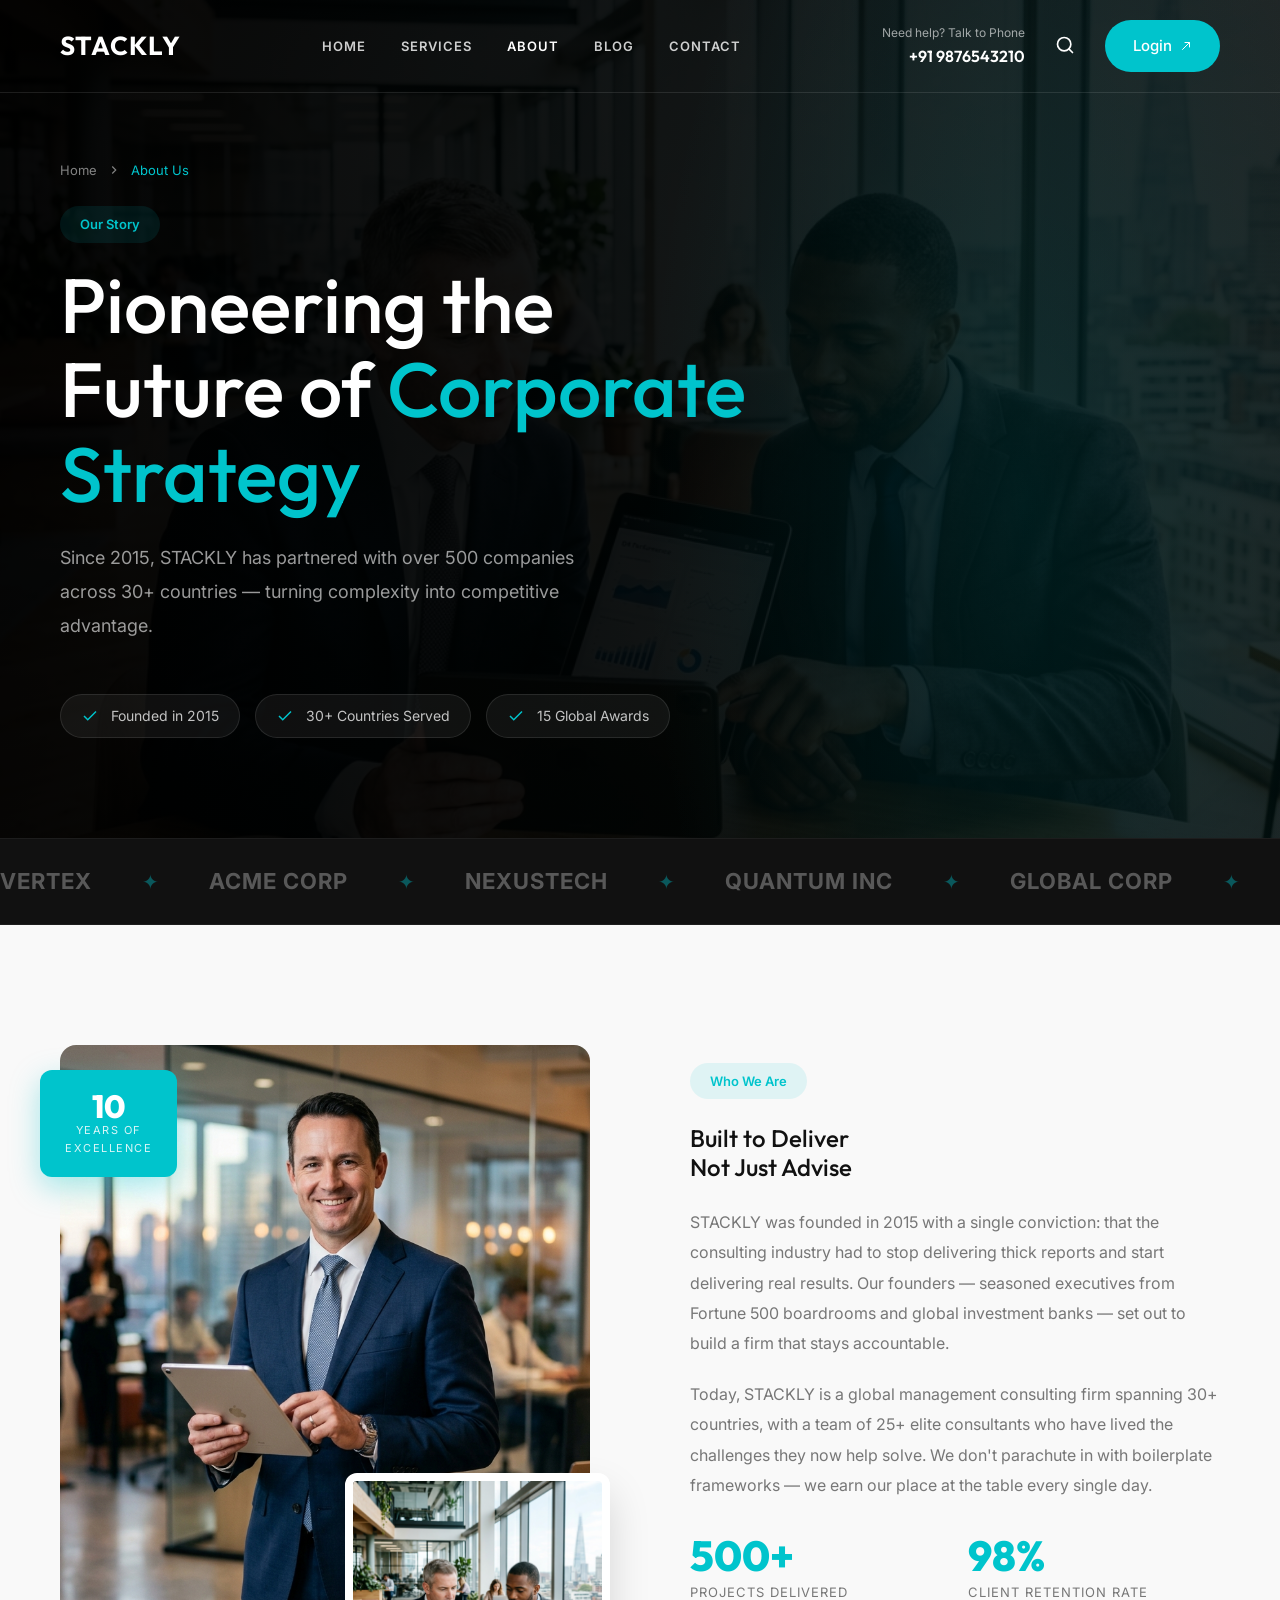
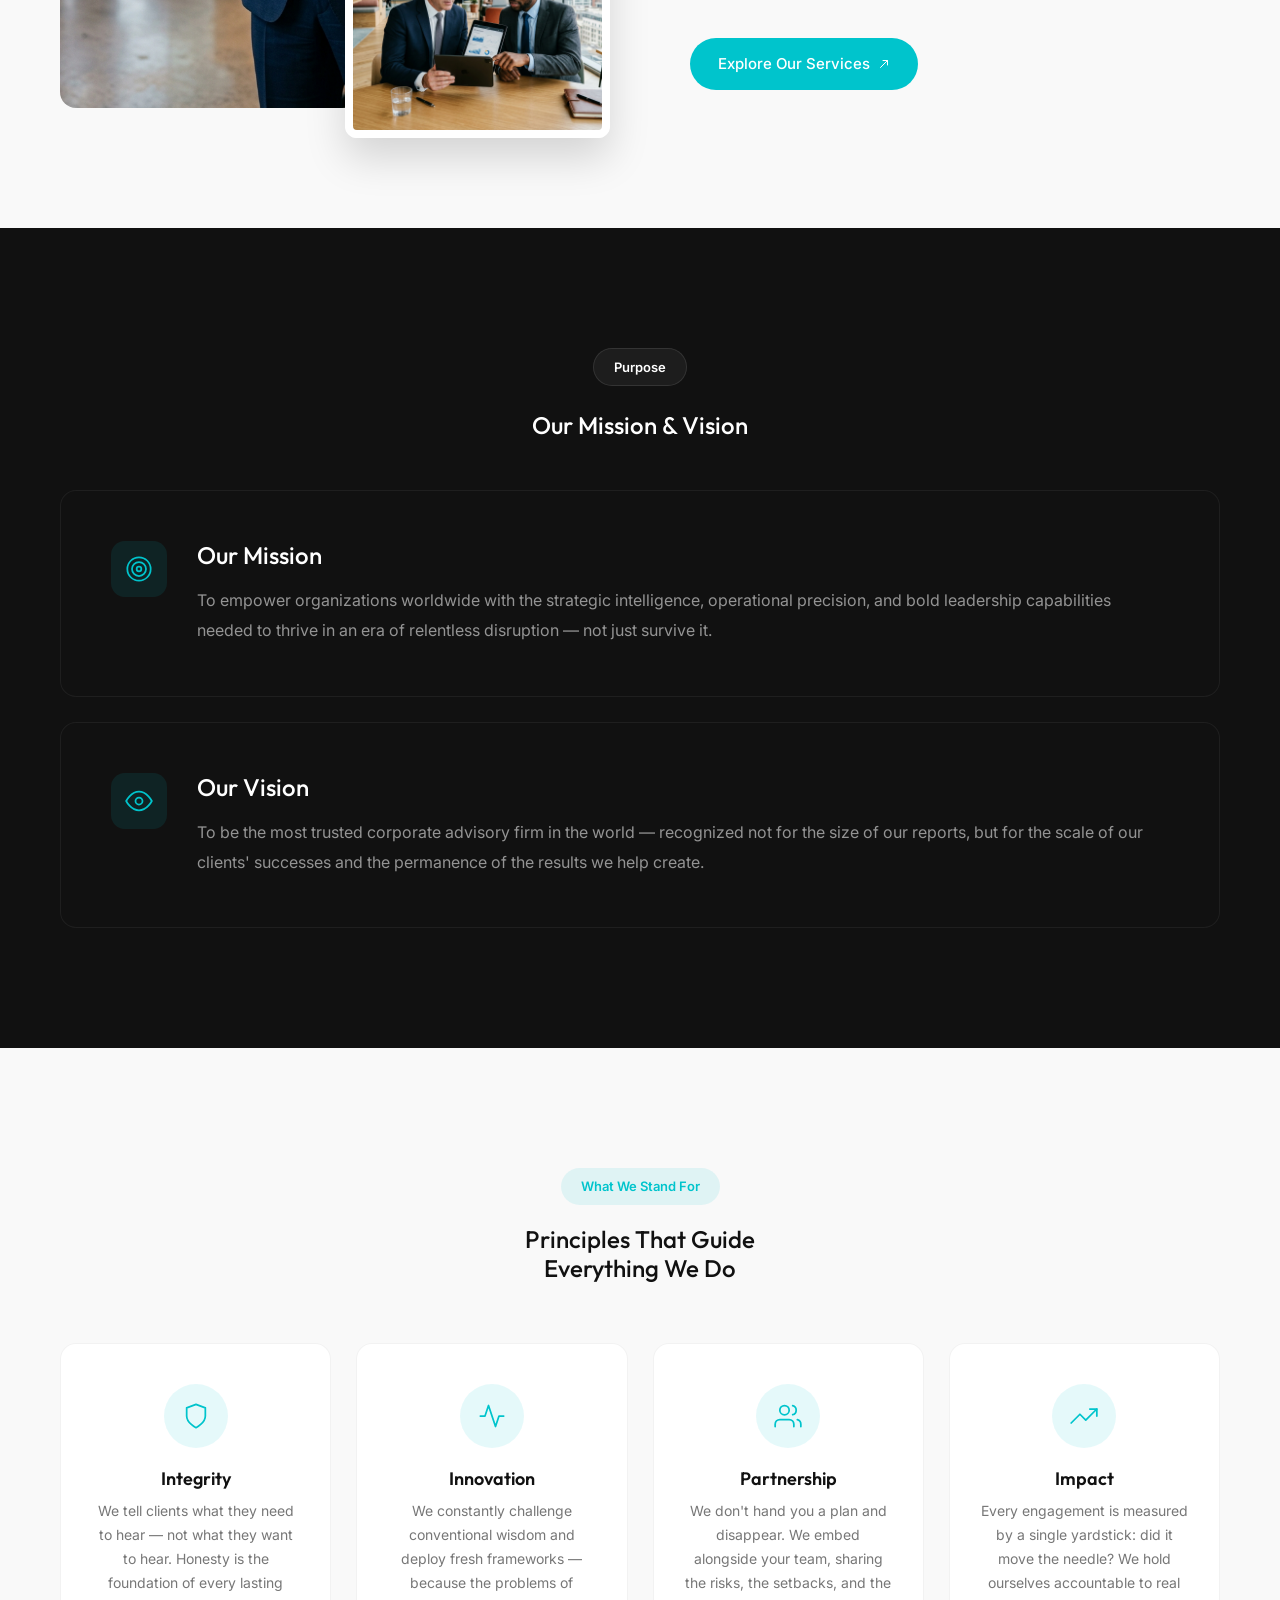
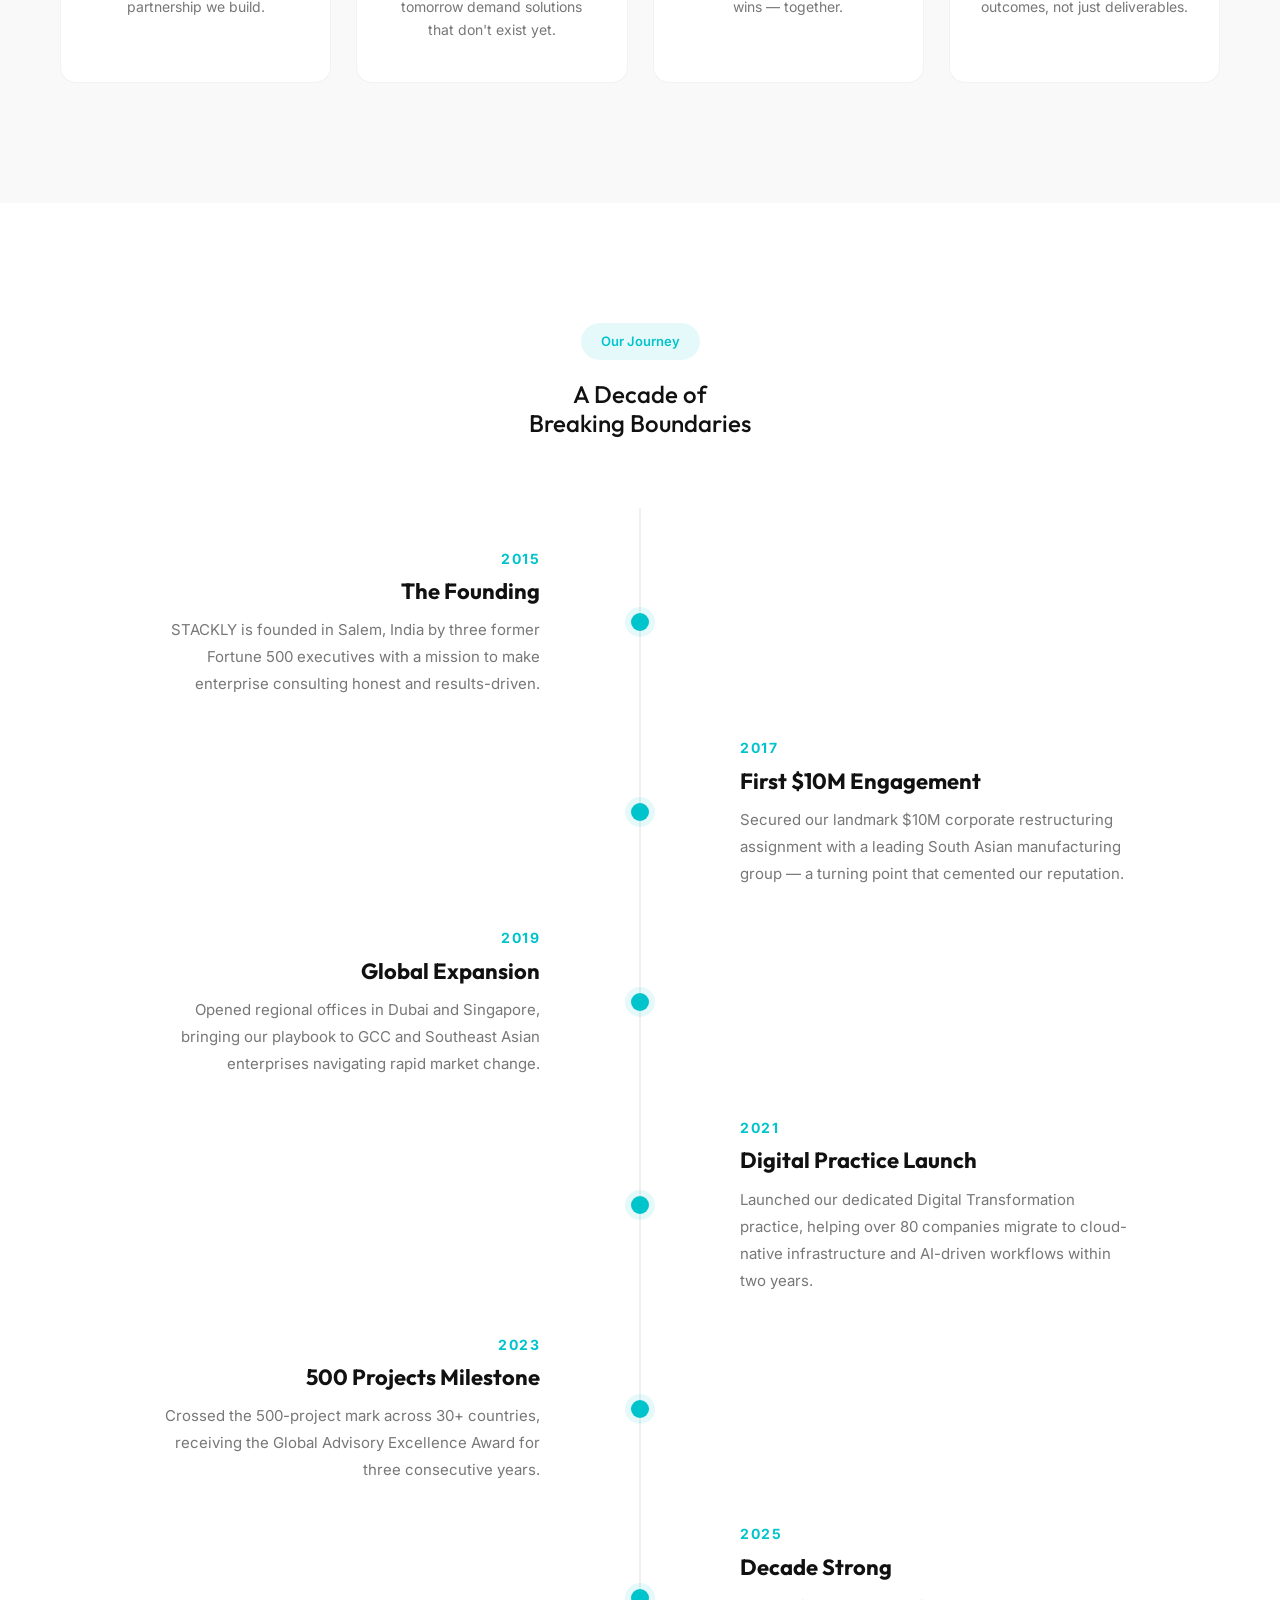
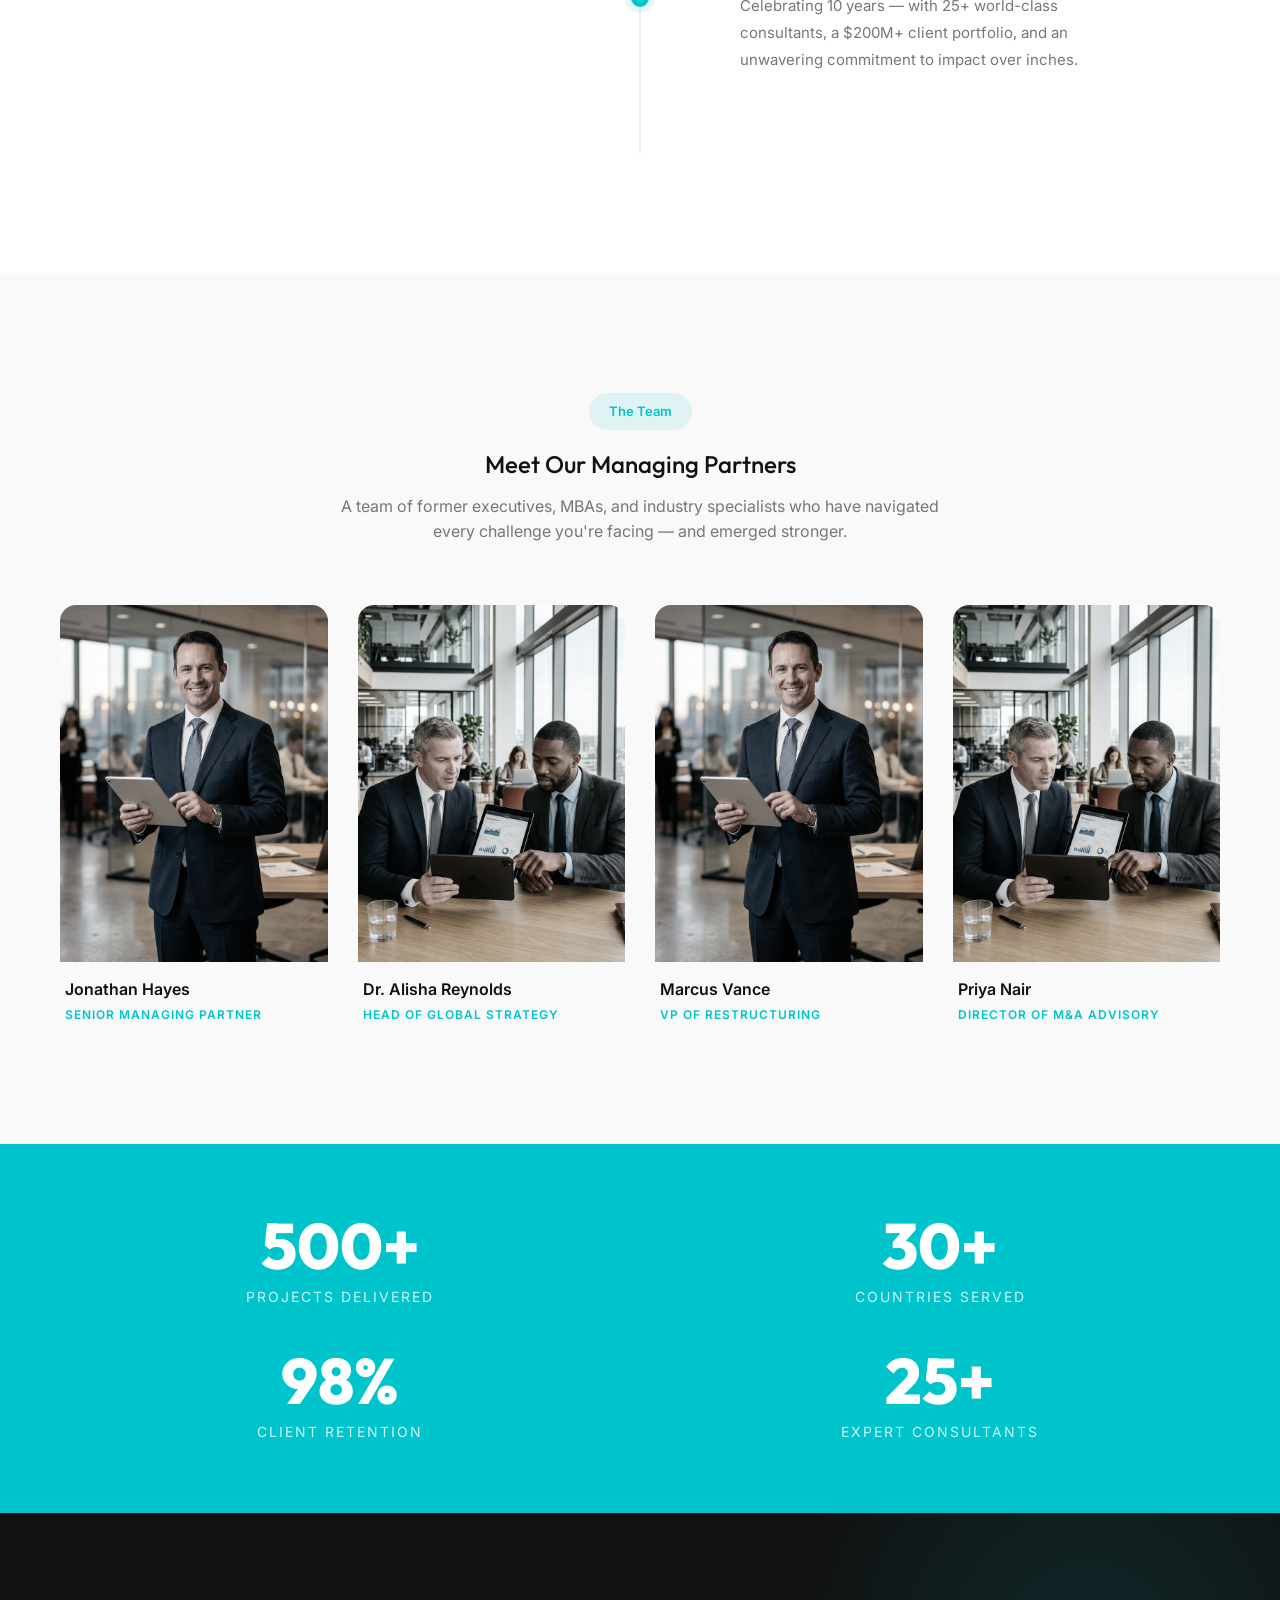
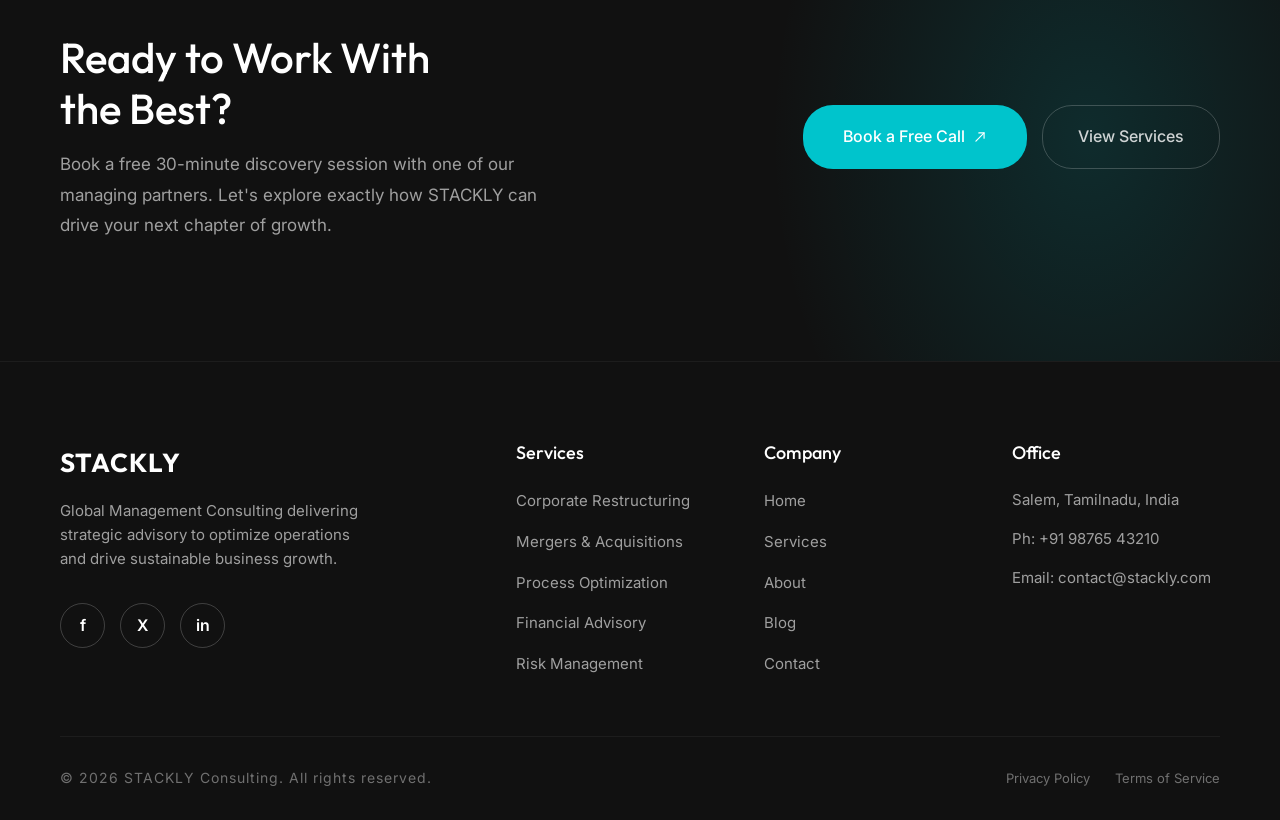
==== about.html @ 07891553 "Add files via upload" ====
<!DOCTYPE html>
<html lang="en">
<head>
    <meta charset="UTF-8">
    <meta name="viewport" content="width=device-width, initial-scale=1.0">
    <title>STACKLY - About Us | Our Story & Team</title>
    <meta name="description" content="Learn about STACKLY — our founding story, core values, leadership team, and the mission driving our global consulting practice.">
    <link rel="preconnect" href="https://fonts.googleapis.com">
    <link rel="preconnect" href="https://fonts.gstatic.com" crossorigin>
    <link href="https://fonts.googleapis.com/css2?family=Inter:wght@300;400;500;600;700&family=Outfit:wght@300;400;500;600;700&display=swap" rel="stylesheet">
    <link rel="stylesheet" href="assets/css/style.css">
    <link href="https://unpkg.com/aos@2.3.1/dist/aos.css" rel="stylesheet">
    <style>
        /* ---- About Page Specific ---- */
        .inner-hero {
            padding: 160px 0 100px;
            position: relative;
            overflow: hidden;
            min-height: 520px;
            display: flex;
            align-items: center;
        }
        .inner-hero::before {
            content: '';
            position: absolute;
            top: -40%; right: -10%;
            width: 60%; height: 200%;
            background: radial-gradient(ellipse at center, rgba(0,196,204,0.12) 0%, transparent 70%);
            z-index: 0;
        }
        .inner-hero .container { position: relative; z-index: 2; }
        .breadcrumb { display: flex; align-items: center; gap: 10px; font-size: 13px; color: rgba(255,255,255,0.5); margin-bottom: 25px; }
        .breadcrumb a { color: rgba(255,255,255,0.5); transition: var(--transition); }
        .breadcrumb a:hover { color: var(--primary); }
        .breadcrumb span { color: var(--primary); }

        /* Story Section */
        .story-grid {
            display: grid;
            grid-template-columns: 1fr;
            gap: 60px;
            align-items: center;
        }
        @media (min-width: 1024px) { .story-grid { grid-template-columns: 1fr 1fr; gap: 100px; } }
        .story-img-wrap { position: relative; }
        .story-img-main { width: 100%; border-radius: 16px; object-fit: cover; aspect-ratio: 4/5; }
        .story-img-accent {
            position: absolute;
            bottom: -30px; right: -20px;
            width: 50%;
            border-radius: 12px;
            border: 8px solid var(--white);
            object-fit: cover;
            aspect-ratio: 1/1;
            box-shadow: 0 20px 40px rgba(0,0,0,0.15);
        }
        @media (max-width: 768px) { .story-img-accent { bottom: -20px; right: -10px; border-width: 4px; } }
        .founded-badge {
            position: absolute;
            top: 25px; left: -20px;
            background: var(--primary);
            color: var(--white);
            padding: 20px 25px;
            border-radius: 12px;
            text-align: center;
            box-shadow: 0 10px 30px rgba(0,196,204,0.35);
        }
        .founded-badge .yr { font-size: 32px; font-weight: 800; line-height: 1; font-family: var(--font-heading); }
        .founded-badge .lbl { font-size: 11px; text-transform: uppercase; letter-spacing: 1.5px; opacity: 0.85; }

        /* Values Grid */
        .values-grid {
            display: grid;
            grid-template-columns: 1fr 1fr;
            gap: 25px;
        }
        @media (min-width: 768px) { .values-grid { grid-template-columns: repeat(4, 1fr); } }
        .value-card {
            background: var(--white);
            border: 1px solid rgba(0,0,0,0.05);
            border-radius: 16px;
            padding: 40px 30px;
            text-align: center;
            transition: var(--transition);
            position: relative;
            overflow: hidden;
        }
        .value-card::before {
            content: '';
            position: absolute;
            inset: 0;
            background: linear-gradient(135deg, rgba(0,196,204,0.06), transparent);
            opacity: 0;
            transition: var(--transition);
        }
        .value-card:hover { transform: translateY(-8px); box-shadow: 0 20px 40px rgba(0,196,204,0.1); border-color: rgba(0,196,204,0.25); }
        .value-card:hover::before { opacity: 1; }
        .value-icon {
            width: 64px; height: 64px;
            border-radius: 50%;
            background: rgba(0,196,204,0.1);
            display: flex; align-items: center; justify-content: center;
            margin: 0 auto 20px;
            transition: var(--transition);
        }
        .value-card:hover .value-icon { background: var(--primary); }
        .value-card:hover .value-icon svg { color: var(--white); }
        .value-icon svg { color: var(--primary); transition: var(--transition); }
        .value-title { font-size: 18px; font-weight: 600; margin-bottom: 10px; }
        .value-desc { font-size: 14px; color: var(--text-muted); line-height: 1.7; }

        /* Company Timeline */
        .history-timeline { 
            position: relative; 
            max-width: 1000px; 
            margin: 0 auto; 
            padding: 40px 0;
        }
        .history-timeline::before {
            content: '';
            position: absolute;
            left: 50%;
            top: 0; bottom: 0;
            width: 2px;
            background: rgba(0,0,0,0.06);
            transform: translateX(-50%);
            z-index: 1;
        }
        @media (max-width: 768px) { 
            .history-timeline::before { left: 20px; transform: none; }
        }
        
        .ht-item {
            display: grid;
            grid-template-columns: 1fr 100px 1fr;
            align-items: center;
            margin-bottom: 40px;
            position: relative;
            z-index: 2;
        }
        @media (max-width: 768px) {
            .ht-item {
                grid-template-columns: 60px 1fr;
                margin-bottom: 50px;
            }
        }

        .ht-content {
            padding: 0;
        }
        .ht-item:nth-child(odd) .ht-left .ht-content { text-align: right; padding-right: 50px; }
        .ht-item:nth-child(even) .ht-right .ht-content { text-align: left; padding-left: 50px; }
        
        @media (max-width: 768px) {
            .ht-item:nth-child(odd) .ht-left .ht-content,
            .ht-item:nth-child(even) .ht-right .ht-content { text-align: left; padding: 0; }
            .ht-left, .ht-right { grid-column: 2; }
            .ht-center { grid-column: 1; grid-row: 1; }
        }

        .ht-center {
            display: flex;
            justify-content: center;
            align-items: center;
        }

        .ht-dot {
            width: 18px; height: 18px;
            border-radius: 50%;
            background: var(--primary);
            box-shadow: 0 0 0 6px rgba(0,196,204,0.1);
            position: relative;
            z-index: 5;
        }

        .ht-year { 
            font-size: 14px; 
            color: var(--primary); 
            font-weight: 700; 
            letter-spacing: 1.5px; 
            text-transform: uppercase; 
            margin-bottom: 8px; 
        }
        .ht-title { font-size: 22px; font-weight: 700; margin-bottom: 12px; color: var(--dark); }
        .ht-desc { font-size: 15px; color: var(--text-muted); line-height: 1.8; }

        /* Team Cards */
        .about-team-grid {
            display: grid;
            grid-template-columns: repeat(2, 1fr);
            gap: 30px;
        }
        @media (min-width: 768px) { .about-team-grid { grid-template-columns: repeat(3, 1fr); } }
        @media (min-width: 1024px) { .about-team-grid { grid-template-columns: repeat(4, 1fr); } }
        .about-team-card { position: relative; border-radius: 16px; overflow: hidden; }
        .about-team-card img { width: 100%; aspect-ratio: 3/4; object-fit: cover; display: block; filter: grayscale(60%); transition: var(--transition); }
        .about-team-card:hover img { filter: grayscale(0%); transform: scale(1.04); }
        .atc-overlay {
            position: absolute;
            bottom: 0; left: 0; right: 0;
            background: linear-gradient(to top, rgba(0,0,0,0.85) 0%, transparent 70%);
            padding: 30px 20px 20px;
            transform: translateY(20px);
            opacity: 0;
            transition: var(--transition);
        }
        .about-team-card:hover .atc-overlay { opacity: 1; transform: translateY(0); }
        .atc-name { font-size: 16px; font-weight: 600; color: var(--white); margin-bottom: 3px; }
        .atc-role { font-size: 12px; color: var(--primary); text-transform: uppercase; letter-spacing: 1px; font-weight: 600; }
        .atc-static { padding: 15px 5px 0; }
        .atc-static .atc-name { color: var(--dark); }

        /* Clients Banner */
        .clients-banner { overflow: hidden; }
        .clients-scroller { display: flex; gap: 50px; align-items: center; animation: marquee 25s linear infinite; width: max-content; }
        .clients-scroller:hover { animation-play-state: paused; }
        .client-brand { font-size: 22px; font-weight: 700; color: rgba(255,255,255,0.3); letter-spacing: 1px; white-space: nowrap; transition: var(--transition); cursor: default; }
        .client-brand:hover { color: var(--primary); }
    </style>
</head>
<body>
    <!-- Cinematic Premium Preloader -->
    <div id="preloader" class="preloader">
        <div class="preloader-panel panel-top"></div>
        <div class="preloader-panel panel-bottom"></div>
        <div class="preloader-content">
            <div class="loader-text-reveal">
                <span style="--index: 0">S</span>
                <span style="--index: 1">T</span>
                <span style="--index: 2">A</span>
                <span style="--index: 3">C</span>
                <span style="--index: 4">K</span>
                <span style="--index: 5">L</span>
                <span style="--index: 6">Y</span>
            </div>
            <div class="loader-line"></div>
        </div>
    </div>
    <div class="cursor"></div>

    <header class="header">
        <div class="container header-container">
            <a href="index.html" class="logo">STACKLY</a>
            <nav class="nav">
                <ul>
                    <li><a href="index.html">Home</a></li>
                    <li><a href="services.html">Services</a></li>
                    <li><a href="about.html" class="active">About</a></li>
                    <li><a href="blog.html">Blog</a></li>
                    <li><a href="contact.html">Contact</a></li>
                </ul>
            </nav>
            <div class="header-right">
                <div class="contact-info desktop-only">
                    <span class="label">Need help? Talk to Phone</span>
                    <a href="tel:9876543210" class="phone">+91 9876543210</a>
                </div>
                <button class="icon-btn" aria-label="Search">
                    <svg viewBox="0 0 24 24" width="20" height="20" stroke="currentColor" stroke-width="2" fill="none" stroke-linecap="round" stroke-linejoin="round"><circle cx="11" cy="11" r="8"></circle><line x1="21" y1="21" x2="16.65" y2="16.65"></line></svg>
                </button>
                <a href="login.html" class="btn btn-primary btn-icon desktop-only">Login<svg width="12" height="12" viewBox="0 0 24 24" fill="none" stroke="currentColor" stroke-width="2" stroke-linecap="round" stroke-linejoin="round"><line x1="5" y1="19" x2="19" y2="5"></line><polyline points="10 5 19 5 19 14"></polyline></svg></a>
                <button class="menu-toggle mobile-only" aria-label="Menu">
                    <svg viewBox="0 0 24 24" width="24" height="24" stroke="currentColor" stroke-width="2" stroke-linecap="round"><line x1="3" y1="12" x2="21" y2="12"></line><line x1="3" y1="6" x2="21" y2="6"></line><line x1="3" y1="18" x2="21" y2="18"></line></svg>
                </button>
            </div>
        </div>
        <div class="mobile-nav">
            <ul>
                <li><a href="index.html">Home</a></li>
                <li><a href="services.html">Services</a></li>
                <li><a href="about.html" class="active">About</a></li>
                <li><a href="blog.html">Blog</a></li>
                <li><a href="contact.html">Contact</a></li>
                <li><a href="login.html">Login</a></li>
            </ul>
            <div class="mobile-contact mt-8">
                <p class="text-white mb-2">Need help? Talk to Phone</p>
                <a href="tel:9876543210" class="phone" style="color:#00c4cc">+91 9876543210</a>
            </div>
        </div>
    </header>

    <main>

        <!-- Hero -->
        <section class="inner-hero">
            <div class="hero-bg" style="background-image: url('assets/images/about_team.png'); filter: brightness(0.25);"></div>
            <div class="hero-overlay" style="background: linear-gradient(to right, rgba(0,0,0,0.88) 0%, rgba(0,10,10,0.5) 100%);"></div>
            <div class="container">
                <div class="breadcrumb" data-aos="fade-up">
                    <a href="index.html">Home</a>
                    <svg width="14" height="14" viewBox="0 0 24 24" fill="none" stroke="currentColor" stroke-width="2"><polyline points="9 18 15 12 9 6"></polyline></svg>
                    <span>About Us</span>
                </div>
                <div style="max-width: 700px;">
                    <span class="tag" style="display:inline-block; padding:8px 20px; background:rgba(0,196,204,0.1); border-radius:30px; color:var(--primary); font-size:13px; margin-bottom:20px; font-weight:600;" data-aos="fade-up" data-aos-delay="50">Our Story</span>
                    <h1 class="text-white" data-aos="fade-up" data-aos-delay="100" style="font-size:clamp(42px,6vw,78px); line-height:1.1;">Pioneering the<br>Future of <span style="color:var(--primary);">Corporate<br>Strategy</span></h1>
                    <p style="font-size:18px; color:rgba(255,255,255,0.6); margin-top:25px; line-height:1.9; max-width:560px;" data-aos="fade-up" data-aos-delay="200">Since 2015, STACKLY has partnered with over 500 companies across 30+ countries — turning complexity into competitive advantage.</p>
                </div>
                <!-- Floating KPI chips -->
                <div style="display:flex; flex-wrap:wrap; gap:15px; margin-top:50px;" data-aos="fade-up" data-aos-delay="300">
                    <div style="display:flex; align-items:center; gap:12px; background:rgba(255,255,255,0.06); border:1px solid rgba(255,255,255,0.1); border-radius:30px; padding:10px 20px;">
                        <svg width="18" height="18" viewBox="0 0 24 24" fill="none" stroke="var(--primary)" stroke-width="2"><polyline points="20 6 9 17 4 12"></polyline></svg>
                        <span style="color:rgba(255,255,255,0.75); font-size:14px;">Founded in 2015</span>
                    </div>
                    <div style="display:flex; align-items:center; gap:12px; background:rgba(255,255,255,0.06); border:1px solid rgba(255,255,255,0.1); border-radius:30px; padding:10px 20px;">
                        <svg width="18" height="18" viewBox="0 0 24 24" fill="none" stroke="var(--primary)" stroke-width="2"><polyline points="20 6 9 17 4 12"></polyline></svg>
                        <span style="color:rgba(255,255,255,0.75); font-size:14px;">30+ Countries Served</span>
                    </div>
                    <div style="display:flex; align-items:center; gap:12px; background:rgba(255,255,255,0.06); border:1px solid rgba(255,255,255,0.1); border-radius:30px; padding:10px 20px;">
                        <svg width="18" height="18" viewBox="0 0 24 24" fill="none" stroke="var(--primary)" stroke-width="2"><polyline points="20 6 9 17 4 12"></polyline></svg>
                        <span style="color:rgba(255,255,255,0.75); font-size:14px;">15 Global Awards</span>
                    </div>
                </div>
            </div>
        </section>

        <!-- Clients Marquee Banner -->
        <div class="clients-banner" style="background: var(--dark); padding: 25px 0; border-top: 1px solid rgba(255,255,255,0.05); border-bottom: 1px solid rgba(255,255,255,0.05); overflow:hidden;">
            <div class="clients-scroller">
                <span class="client-brand">VERTEX</span>
                <span style="color:rgba(0,196,204,0.4); font-size:20px;">✦</span>
                <span class="client-brand">ACME CORP</span>
                <span style="color:rgba(0,196,204,0.4); font-size:20px;">✦</span>
                <span class="client-brand">NEXUSTECH</span>
                <span style="color:rgba(0,196,204,0.4); font-size:20px;">✦</span>
                <span class="client-brand">QUANTUM INC</span>
                <span style="color:rgba(0,196,204,0.4); font-size:20px;">✦</span>
                <span class="client-brand">GLOBAL CORP</span>
                <span style="color:rgba(0,196,204,0.4); font-size:20px;">✦</span>
                <span class="client-brand">PINNACLE</span>
                <span style="color:rgba(0,196,204,0.4); font-size:20px;">✦</span>
                <!-- Duplicate for infinite scroll -->
                <span class="client-brand">VERTEX</span>
                <span style="color:rgba(0,196,204,0.4); font-size:20px;">✦</span>
                <span class="client-brand">ACME CORP</span>
                <span style="color:rgba(0,196,204,0.4); font-size:20px;">✦</span>
                <span class="client-brand">NEXUSTECH</span>
                <span style="color:rgba(0,196,204,0.4); font-size:20px;">✦</span>
                <span class="client-brand">QUANTUM INC</span>
                <span style="color:rgba(0,196,204,0.4); font-size:20px;">✦</span>
                <span class="client-brand">GLOBAL CORP</span>
                <span style="color:rgba(0,196,204,0.4); font-size:20px;">✦</span>
                <span class="client-brand">PINNACLE</span>
                <span style="color:rgba(0,196,204,0.4); font-size:20px;">✦</span>
            </div>
        </div>

        <!-- Our Story -->
        <section class="section-padding" style="background:#f9f9f9;">
            <div class="container">
                <div class="story-grid">
                    <div class="story-img-wrap" data-aos="fade-right">
                        <img src="assets/images/about_man.png" alt="STACKLY Founding" class="story-img-main">
                        <img src="assets/images/about_team.png" alt="STACKLY Team" class="story-img-accent">
                        <div class="founded-badge" data-aos="zoom-in" data-aos-delay="300">
                            <div class="yr">10</div>
                            <div class="lbl">Years of<br>Excellence</div>
                        </div>
                    </div>
                    <div data-aos="fade-left" data-aos-delay="100">
                        <span class="tag" style="display:inline-block; padding:8px 20px; background:rgba(0,196,204,0.1); border-radius:30px; color:var(--primary); font-size:13px; margin-bottom:25px; font-weight:600;">Who We Are</span>
                        <h2 class="section-title" style="margin-bottom:25px;">Built to Deliver<br>Not Just Advise</h2>
                        <p style="color:var(--text-muted); font-size:16px; line-height:1.9; margin-bottom:20px;">STACKLY was founded in 2015 with a single conviction: that the consulting industry had to stop delivering thick reports and start delivering real results. Our founders — seasoned executives from Fortune 500 boardrooms and global investment banks — set out to build a firm that stays accountable.</p>
                        <p style="color:var(--text-muted); font-size:16px; line-height:1.9; margin-bottom:35px;">Today, STACKLY is a global management consulting firm spanning 30+ countries, with a team of 25+ elite consultants who have lived the challenges they now help solve. We don't parachute in with boilerplate frameworks — we earn our place at the table every single day.</p>
                        <div style="display:grid; grid-template-columns:1fr 1fr; gap:25px; margin-bottom:35px;">
                            <div>
                                <div style="font-size:42px; font-weight:800; color:var(--primary); font-family:var(--font-heading); line-height:1;">500+</div>
                                <div style="font-size:13px; color:var(--text-muted); text-transform:uppercase; letter-spacing:1px; margin-top:5px;">Projects Delivered</div>
                            </div>
                            <div>
                                <div style="font-size:42px; font-weight:800; color:var(--primary); font-family:var(--font-heading); line-height:1;">98%</div>
                                <div style="font-size:13px; color:var(--text-muted); text-transform:uppercase; letter-spacing:1px; margin-top:5px;">Client Retention Rate</div>
                            </div>
                        </div>
                        <a href="services.html" class="btn btn-primary btn-icon">Explore Our Services <svg width="12" height="12" viewBox="0 0 24 24" fill="none" stroke="currentColor" stroke-width="2" stroke-linecap="round" stroke-linejoin="round"><line x1="5" y1="19" x2="19" y2="5"></line><polyline points="10 5 19 5 19 14"></polyline></svg></a>
                    </div>
                </div>
            </div>
        </section>

        <!-- Mission & Vision -->
        <section class="section-padding bg-dark">
            <div class="container">
                <div style="display:grid; grid-template-columns:1fr; gap:30px;" data-aos="fade-up">
                    <div style="text-align:center;">
                        <span class="tag" style="display:inline-block; padding:8px 20px; background:rgba(255,255,255,0.05); border:1px solid rgba(255,255,255,0.1); border-radius:30px; color:var(--white); font-size:13px; margin-bottom:25px; font-weight:600;">Purpose</span>
                        <h2 class="section-title text-white">Our Mission &amp; Vision</h2>
                    </div>
                </div>
                <div style="display:grid; grid-template-columns:1fr; gap:30px; margin-top:50px;" >
                    <div style="display:grid; grid-template-columns:1fr; gap:25px;">
                        <!-- Mission -->
                        <div style="background:#111; border:1px solid rgba(255,255,255,0.06); border-radius:16px; padding:50px; display:flex; gap:30px; align-items:flex-start; transition: var(--transition);" data-aos="fade-up" data-aos-delay="0">
                            <div style="width:56px; height:56px; border-radius:14px; background:rgba(0,196,204,0.1); display:flex; align-items:center; justify-content:center; flex-shrink:0;">
                                <svg width="28" height="28" viewBox="0 0 24 24" fill="none" stroke="var(--primary)" stroke-width="1.5" stroke-linecap="round" stroke-linejoin="round"><circle cx="12" cy="12" r="10"/><circle cx="12" cy="12" r="6"/><circle cx="12" cy="12" r="2"/></svg>
                            </div>
                            <div>
                                <h3 style="font-size:24px; color:var(--white); margin-bottom:15px;">Our Mission</h3>
                                <p style="color:rgba(255,255,255,0.55); font-size:16px; line-height:1.9;">To empower organizations worldwide with the strategic intelligence, operational precision, and bold leadership capabilities needed to thrive in an era of relentless disruption — not just survive it.</p>
                            </div>
                        </div>
                        <!-- Vision -->
                        <div style="background:#111; border:1px solid rgba(255,255,255,0.06); border-radius:16px; padding:50px; display:flex; gap:30px; align-items:flex-start;" data-aos="fade-up" data-aos-delay="100">
                            <div style="width:56px; height:56px; border-radius:14px; background:rgba(0,196,204,0.1); display:flex; align-items:center; justify-content:center; flex-shrink:0;">
                                <svg width="28" height="28" viewBox="0 0 24 24" fill="none" stroke="var(--primary)" stroke-width="1.5" stroke-linecap="round" stroke-linejoin="round"><path d="M1 12s4-8 11-8 11 8 11 8-4 8-11 8-11-8-11-8z"/><circle cx="12" cy="12" r="3"/></svg>
                            </div>
                            <div>
                                <h3 style="font-size:24px; color:var(--white); margin-bottom:15px;">Our Vision</h3>
                                <p style="color:rgba(255,255,255,0.55); font-size:16px; line-height:1.9;">To be the most trusted corporate advisory firm in the world — recognized not for the size of our reports, but for the scale of our clients' successes and the permanence of the results we help create.</p>
                            </div>
                        </div>
                    </div>
                </div>
            </div>
        </section>

        <!-- Core Values -->
        <section class="section-padding" style="background:#f9f9f9;">
            <div class="container">
                <div class="text-center mb-12" style="max-width:600px; margin:0 auto 60px;">
                    <span class="tag" style="display:inline-block; padding:8px 20px; background:rgba(0,196,204,0.1); border-radius:30px; color:var(--primary); font-size:13px; margin-bottom:20px; font-weight:600;" data-aos="fade-up">What We Stand For</span>
                    <h2 class="section-title" data-aos="fade-up" data-aos-delay="100">Principles That Guide<br>Everything We Do</h2>
                </div>
                <div class="values-grid">
                    <div class="value-card" data-aos="fade-up" data-aos-delay="0">
                        <div class="value-icon"><svg width="28" height="28" viewBox="0 0 24 24" fill="none" stroke="currentColor" stroke-width="1.5" stroke-linecap="round" stroke-linejoin="round"><path d="M12 22s8-4 8-10V5l-8-3-8 3v7c0 6 8 10 8 10z"/></svg></div>
                        <h3 class="value-title">Integrity</h3>
                        <p class="value-desc">We tell clients what they need to hear — not what they want to hear. Honesty is the foundation of every lasting partnership we build.</p>
                    </div>
                    <div class="value-card" data-aos="fade-up" data-aos-delay="100">
                        <div class="value-icon"><svg width="28" height="28" viewBox="0 0 24 24" fill="none" stroke="currentColor" stroke-width="1.5" stroke-linecap="round" stroke-linejoin="round"><polyline points="22 12 18 12 15 21 9 3 6 12 2 12"/></svg></div>
                        <h3 class="value-title">Innovation</h3>
                        <p class="value-desc">We constantly challenge conventional wisdom and deploy fresh frameworks — because the problems of tomorrow demand solutions that don't exist yet.</p>
                    </div>
                    <div class="value-card" data-aos="fade-up" data-aos-delay="200">
                        <div class="value-icon"><svg width="28" height="28" viewBox="0 0 24 24" fill="none" stroke="currentColor" stroke-width="1.5" stroke-linecap="round" stroke-linejoin="round"><path d="M17 21v-2a4 4 0 0 0-4-4H5a4 4 0 0 0-4 4v2"/><circle cx="9" cy="7" r="4"/><path d="M23 21v-2a4 4 0 0 0-3-3.87"/><path d="M16 3.13a4 4 0 0 1 0 7.75"/></svg></div>
                        <h3 class="value-title">Partnership</h3>
                        <p class="value-desc">We don't hand you a plan and disappear. We embed alongside your team, sharing the risks, the setbacks, and the wins — together.</p>
                    </div>
                    <div class="value-card" data-aos="fade-up" data-aos-delay="300">
                        <div class="value-icon"><svg width="28" height="28" viewBox="0 0 24 24" fill="none" stroke="currentColor" stroke-width="1.5" stroke-linecap="round" stroke-linejoin="round"><polyline points="23 6 13.5 15.5 8.5 10.5 1 18"/><polyline points="17 6 23 6 23 12"/></svg></div>
                        <h3 class="value-title">Impact</h3>
                        <p class="value-desc">Every engagement is measured by a single yardstick: did it move the needle? We hold ourselves accountable to real outcomes, not just deliverables.</p>
                    </div>
                </div>
            </div>
        </section>

        <!-- Company History Timeline -->
        <section class="section-padding" style="background:var(--white);">
            <div class="container">
                <div class="text-center mb-12" style="max-width:600px; margin:0 auto 70px;">
                    <span class="tag" style="display:inline-block; padding:8px 20px; background:rgba(0,196,204,0.1); border-radius:30px; color:var(--primary); font-size:13px; margin-bottom:20px; font-weight:600;" data-aos="fade-up">Our Journey</span>
                    <h2 class="section-title" data-aos="fade-up" data-aos-delay="100">A Decade of<br>Breaking Boundaries</h2>
                </div>
                <div class="history-timeline">
                    <!-- 2015 -->
                    <div class="ht-item" data-aos="fade-right">
                        <div class="ht-left">
                            <div class="ht-content">
                                <div class="ht-year">2015</div>
                                <h3 class="ht-title">The Founding</h3>
                                <p class="ht-desc">STACKLY is founded in Salem, India by three former Fortune 500 executives with a mission to make enterprise consulting honest and results-driven.</p>
                            </div>
                        </div>
                        <div class="ht-center"><div class="ht-dot"></div></div>
                        <div class="ht-right"></div>
                    </div>

                    <!-- 2017 -->
                    <div class="ht-item" data-aos="fade-left">
                        <div class="ht-left"></div>
                        <div class="ht-center"><div class="ht-dot"></div></div>
                        <div class="ht-right">
                            <div class="ht-content">
                                <div class="ht-year">2017</div>
                                <h3 class="ht-title">First $10M Engagement</h3>
                                <p class="ht-desc">Secured our landmark $10M corporate restructuring assignment with a leading South Asian manufacturing group — a turning point that cemented our reputation.</p>
                            </div>
                        </div>
                    </div>

                    <!-- 2019 -->
                    <div class="ht-item" data-aos="fade-right">
                        <div class="ht-left">
                            <div class="ht-content">
                                <div class="ht-year">2019</div>
                                <h3 class="ht-title">Global Expansion</h3>
                                <p class="ht-desc">Opened regional offices in Dubai and Singapore, bringing our playbook to GCC and Southeast Asian enterprises navigating rapid market change.</p>
                            </div>
                        </div>
                        <div class="ht-center"><div class="ht-dot"></div></div>
                        <div class="ht-right"></div>
                    </div>

                    <!-- 2021 -->
                    <div class="ht-item" data-aos="fade-left">
                        <div class="ht-left"></div>
                        <div class="ht-center"><div class="ht-dot"></div></div>
                        <div class="ht-right">
                            <div class="ht-content">
                                <div class="ht-year">2021</div>
                                <h3 class="ht-title">Digital Practice Launch</h3>
                                <p class="ht-desc">Launched our dedicated Digital Transformation practice, helping over 80 companies migrate to cloud-native infrastructure and AI-driven workflows within two years.</p>
                            </div>
                        </div>
                    </div>

                    <!-- 2023 -->
                    <div class="ht-item" data-aos="fade-right">
                        <div class="ht-left">
                            <div class="ht-content">
                                <div class="ht-year">2023</div>
                                <h3 class="ht-title">500 Projects Milestone</h3>
                                <p class="ht-desc">Crossed the 500-project mark across 30+ countries, receiving the Global Advisory Excellence Award for three consecutive years.</p>
                            </div>
                        </div>
                        <div class="ht-center"><div class="ht-dot"></div></div>
                        <div class="ht-right"></div>
                    </div>

                    <!-- 2025 -->
                    <div class="ht-item" data-aos="fade-left">
                        <div class="ht-left"></div>
                        <div class="ht-center"><div class="ht-dot"></div></div>
                        <div class="ht-right">
                            <div class="ht-content">
                                <div class="ht-year">2025</div>
                                <h3 class="ht-title">Decade Strong</h3>
                                <p class="ht-desc">Celebrating 10 years — with 25+ world-class consultants, a $200M+ client portfolio, and an unwavering commitment to impact over inches.</p>
                            </div>
                        </div>
                    </div>
                </div>
            </div>
        </section>

        <!-- Leadership Team -->
        <section class="section-padding" style="background:#f9f9f9;">
            <div class="container">
                <div class="text-center mb-12" style="max-width:600px; margin:0 auto 60px;">
                    <span class="tag" style="display:inline-block; padding:8px 20px; background:rgba(0,196,204,0.1); border-radius:30px; color:var(--primary); font-size:13px; margin-bottom:20px; font-weight:600;" data-aos="fade-up">The Team</span>
                    <h2 class="section-title" data-aos="fade-up" data-aos-delay="100">Meet Our Managing Partners</h2>
                    <p style="color:var(--text-muted); font-size:16px; margin-top:15px;" data-aos="fade-up" data-aos-delay="150">A team of former executives, MBAs, and industry specialists who have navigated every challenge you're facing — and emerged stronger.</p>
                </div>
                <div class="about-team-grid">
                    <div class="about-team-card" data-aos="fade-up" data-aos-delay="0">
                        <img src="assets/images/about_man.png" alt="Jonathan Hayes">
                        <div class="atc-overlay">
                            <div class="atc-name">Jonathan Hayes</div>
                            <div class="atc-role">Senior Managing Partner</div>
                        </div>
                        <div class="atc-static">
                            <div class="atc-name">Jonathan Hayes</div>
                            <div class="atc-role" style="font-size:12px; color:var(--primary); text-transform:uppercase; letter-spacing:1px; font-weight:600;">Senior Managing Partner</div>
                        </div>
                    </div>
                    <div class="about-team-card" data-aos="fade-up" data-aos-delay="100">
                        <img src="assets/images/about_team.png" alt="Dr. Alisha Reynolds">
                        <div class="atc-overlay">
                            <div class="atc-name">Dr. Alisha Reynolds</div>
                            <div class="atc-role">Head of Global Strategy</div>
                        </div>
                        <div class="atc-static">
                            <div class="atc-name">Dr. Alisha Reynolds</div>
                            <div class="atc-role" style="font-size:12px; color:var(--primary); text-transform:uppercase; letter-spacing:1px; font-weight:600;">Head of Global Strategy</div>
                        </div>
                    </div>
                    <div class="about-team-card" data-aos="fade-up" data-aos-delay="200">
                        <img src="assets/images/about_man.png" alt="Marcus Vance">
                        <div class="atc-overlay">
                            <div class="atc-name">Marcus Vance</div>
                            <div class="atc-role">VP of Restructuring</div>
                        </div>
                        <div class="atc-static">
                            <div class="atc-name">Marcus Vance</div>
                            <div class="atc-role" style="font-size:12px; color:var(--primary); text-transform:uppercase; letter-spacing:1px; font-weight:600;">VP of Restructuring</div>
                        </div>
                    </div>
                    <div class="about-team-card" data-aos="fade-up" data-aos-delay="300">
                        <img src="assets/images/about_team.png" alt="Priya Nair">
                        <div class="atc-overlay">
                            <div class="atc-name">Priya Nair</div>
                            <div class="atc-role">Director of M&amp;A Advisory</div>
                        </div>
                        <div class="atc-static">
                            <div class="atc-name">Priya Nair</div>
                            <div class="atc-role" style="font-size:12px; color:var(--primary); text-transform:uppercase; letter-spacing:1px; font-weight:600;">Director of M&amp;A Advisory</div>
                        </div>
                    </div>
                </div>
            </div>
        </section>

        <!-- Stats Band -->
        <section style="background:var(--primary); padding:70px 0;">
            <div class="container">
                <div style="display:grid; grid-template-columns:repeat(2, 1fr); gap:40px; text-align:center;" data-aos="fade-up">
                    <div style="color:var(--white);">
                        <div style="font-size:clamp(40px,5vw,70px); font-weight:800; font-family:var(--font-heading); line-height:1;">500+</div>
                        <div style="font-size:14px; text-transform:uppercase; letter-spacing:2px; opacity:0.8; margin-top:8px;">Projects Delivered</div>
                    </div>
                    <div style="color:var(--white);">
                        <div style="font-size:clamp(40px,5vw,70px); font-weight:800; font-family:var(--font-heading); line-height:1;">30+</div>
                        <div style="font-size:14px; text-transform:uppercase; letter-spacing:2px; opacity:0.8; margin-top:8px;">Countries Served</div>
                    </div>
                    <div style="color:var(--white);">
                        <div style="font-size:clamp(40px,5vw,70px); font-weight:800; font-family:var(--font-heading); line-height:1;">98%</div>
                        <div style="font-size:14px; text-transform:uppercase; letter-spacing:2px; opacity:0.8; margin-top:8px;">Client Retention</div>
                    </div>
                    <div style="color:var(--white);">
                        <div style="font-size:clamp(40px,5vw,70px); font-weight:800; font-family:var(--font-heading); line-height:1;">25+</div>
                        <div style="font-size:14px; text-transform:uppercase; letter-spacing:2px; opacity:0.8; margin-top:8px;">Expert Consultants</div>
                    </div>
                </div>
            </div>
        </section>

        <!-- CTA -->
        <section class="cta-section section-padding bg-dark" style="position:relative; overflow:hidden;">
            <div style="position:absolute; top:-50%; right:-10%; width:50%; height:200%; background:radial-gradient(ellipse at center, rgba(0,196,204,0.15) 0%, transparent 70%); z-index:0;"></div>
            <div class="container" style="position:relative; z-index:1;" data-aos="zoom-in">
                <div style="display:flex; flex-wrap:wrap; align-items:center; justify-content:space-between; gap:40px;">
                    <div style="max-width:500px;">
                        <h2 class="text-white" style="font-size:clamp(28px,4vw,42px); margin-bottom:15px;">Ready to Work With<br>the Best?</h2>
                        <p style="font-size:17px; color:rgba(255,255,255,0.6); line-height:1.8;">Book a free 30-minute discovery session with one of our managing partners. Let's explore exactly how STACKLY can drive your next chapter of growth.</p>
                    </div>
                    <div style="display:flex; flex-wrap:wrap; gap:15px;">
                        <a href="404.html" class="btn btn-primary btn-icon" style="font-size:16px; padding:18px 40px;">Book a Free Call <svg width="14" height="14" viewBox="0 0 24 24" fill="none" stroke="currentColor" stroke-width="2" stroke-linecap="round" stroke-linejoin="round"><line x1="5" y1="19" x2="19" y2="5"></line><polyline points="10 5 19 5 19 14"></polyline></svg></a>
                        <a href="services.html" class="btn" style="border:1px solid rgba(255,255,255,0.2); color:rgba(255,255,255,0.8); background:transparent; padding:18px 35px; border-radius:30px; font-size:16px; font-weight:500;">View Services</a>
                    </div>
                </div>
            </div>
        </section>

    </main>

    <footer class="footer bg-dark border-top-glow">
        <div class="container footer-container">
            <div class="footer-grid">
                <div class="footer-col" data-aos="fade-up" data-aos-delay="0">
                    <div class="logo text-white mb-4">STACKLY</div>
                    <p class="footer-desc">Global Management Consulting delivering strategic advisory to optimize operations and drive sustainable business growth.</p>
                    <div class="social-links mt-8">
                        <a href="404.html" class="social-icon">f</a>
                        <a href="404.html" class="social-icon">X</a>
                        <a href="404.html" class="social-icon">in</a>
                    </div>
                </div>
                <div class="footer-col" data-aos="fade-up" data-aos-delay="100">
                    <h4 class="footer-title">Services</h4>
                    <ul class="footer-links">
                        <li><a href="services.html">Corporate Restructuring</a></li>
                        <li><a href="services.html">Mergers &amp; Acquisitions</a></li>
                        <li><a href="services.html">Process Optimization</a></li>
                        <li><a href="services.html">Financial Advisory</a></li>
                        <li><a href="services.html">Risk Management</a></li>
                    </ul>
                </div>
                <div class="footer-col" data-aos="fade-up" data-aos-delay="200">
                    <h4 class="footer-title">Company</h4>
                    <ul class="footer-links">
                        <li><a href="index.html">Home</a></li>
                        <li><a href="services.html">Services</a></li>
                        <li><a href="about.html">About</a></li>
                        <li><a href="blog.html">Blog</a></li>
                        <li><a href="contact.html">Contact</a></li>
                    </ul>
                </div>
                <div class="footer-col" data-aos="fade-up" data-aos-delay="300">
                    <h4 class="footer-title">Office</h4>
                    <ul class="footer-links contact-list">
                        <li>Salem, Tamilnadu, India</li>
                        <li>Ph: +91 98765 43210</li>
                        <li>Email: contact@stackly.com</li>
                    </ul>
                </div>
            </div>
            <div class="footer-bottom">
                <div class="copyright">&copy; 2026 STACKLY Consulting. All rights reserved.</div>
                <div class="legal-links">
                    <a href="404.html">Privacy Policy</a>
                    <a href="404.html">Terms of Service</a>
                </div>
            </div>
        </div>
    </footer>

    <script src="https://unpkg.com/aos@2.3.1/dist/aos.js"></script>
    <script src="assets/js/main.js"></script>
</body>
</html>
---- assets/css/style.css ----
/* Variables */
:root {
    --primary: #00c4cc; /* Cyan from image */
    --primary-dark: #008a90;
    --dark: #111111;
    --darker: #0a0a0a;
    --gray: #f5f5f5;
    --text-main: #333333;
    --text-muted: #777777;
    --white: #ffffff;
    --transition: all 0.3s ease;
    --font-sans: 'Inter', sans-serif;
    --font-heading: 'Outfit', sans-serif;
}

/* Reset & Base */
*, *::before, *::after { box-sizing: border-box; margin: 0; padding: 0; }
html, body { max-width: 100%; overflow-x: hidden; position: relative; }
html { scroll-behavior: smooth; }
body {
    font-family: var(--font-sans);
    color: var(--text-main);
    background-color: var(--white);
    line-height: 1.6;
}
h1, h2, h3, h4, h5, h6 {
    font-family: var(--font-heading);
    font-weight: 500;
    line-height: 1.2;
    color: var(--dark);
}
a { text-decoration: none; color: inherit; transition: var(--transition); }
ul { list-style: none; }
img { max-width: 100%; height: auto; display: block; }

/* Utilities */
.container { width: 100%; max-width: 1200px; margin: 0 auto; padding: 0 20px; }
.section-padding { padding: 80px 0; }
@media (min-width: 992px) { .section-padding { padding: 120px 0; } }
.text-center { text-align: center; }
.text-left { text-align: left; }
.text-white { color: var(--white) !important; }
.text-white-50 { color: rgba(255, 255, 255, 0.6); }
.text-cyan { color: var(--primary); }
.bg-dark { background-color: var(--dark); }
.mb-2 { margin-bottom: 0.5rem; }
.mb-4 { margin-bottom: 1rem; }
.mb-8 { margin-bottom: 2rem; }
.mb-12 { margin-bottom: 3rem; }
.mt-8 { margin-top: 2rem; }
.pb-12 { padding-bottom: 3rem; }
.pt-12 { padding-top: 3rem; }
.max-w-lg { max-width: 600px; }
.desktop-only { display: none; }

@media (min-width: 992px) {
    .desktop-only { display: flex; }
    .mobile-only { display: none; }
}

/* Buttons */
.btn {
    display: inline-flex;
    align-items: center;
    justify-content: center;
    padding: 14px 28px;
    border-radius: 30px;
    font-weight: 500;
    cursor: pointer;
    border: none;
    transition: var(--transition);
    font-size: 15px;
}
.btn-primary {
    background-color: var(--primary);
    color: var(--white);
}
.btn-primary:hover {
    background-color: var(--primary-dark);
    transform: translateY(-2px);
}
.btn-icon svg { margin-left: 8px; }

/* Header */
.header {
    position: absolute;
    top: 0; left: 0; width: 100%;
    z-index: 100;
    padding: 20px 0;
    border-bottom: 1px solid rgba(255,255,255,0.1);
}
.header-container { display: flex; align-items: center; justify-content: space-between; }
.logo { font-size: 26px; font-weight: 700; color: var(--white); font-family: var(--font-heading); letter-spacing: 1px; }
.nav { display: none; }
@media (min-width: 992px) {
    .nav { display: block; }
    .nav ul { display: flex; gap: 35px; }
    .nav a { color: var(--white); font-size: 13px; text-transform: uppercase; font-weight: 600; letter-spacing: 1px; opacity: 0.8;}
    .nav a:hover, .nav a.active { opacity: 1; }
    .nav .plus { font-size: 12px; margin-left: 2px; }
}
.header-right { display: flex; align-items: center; gap: 30px; }
.contact-info { flex-direction: column; align-items: flex-end; }
.contact-info .label { font-size: 12px; color: rgba(255,255,255,0.6); margin-bottom: 2px; }
.contact-info .phone { font-size: 16px; color: var(--white); font-weight: 600; font-family: var(--font-heading); }
.icon-btn { background: none; border: none; color: var(--white); cursor: pointer; display: none;}
@media (min-width: 992px) { .icon-btn { display: block; } }
.menu-toggle { background: none; border: none; color: var(--white); cursor: pointer; z-index: 1000; position: relative;}

/* Mobile Nav */
.mobile-nav {
    position: fixed;
    top: 0; right: -100%; width: 300px; height: 100vh;
    background-color: var(--darker);
    z-index: 999;
    padding: 100px 30px 30px;
    transition: right 0.4s ease;
    box-shadow: -10px 0 30px rgba(0,0,0,0.5);
}
.mobile-nav.open { right: 0; }
.mobile-nav ul li { margin-bottom: 25px; border-bottom: 1px solid rgba(255,255,255,0.05); padding-bottom: 15px;}
.mobile-nav a { color: var(--white); font-size: 18px; font-weight: 500; display: block; }

/* Hero */
.hero { position: relative; min-height: 100vh; display: flex; align-items: center; overflow: hidden; padding-top: 80px;}
.hero-bg {
    position: absolute; top:0; left:0; width: 100%; height: 100%;
    background-size: cover; background-position: center; z-index: -2;
}
.hero-overlay {
    position: absolute; top:0; left:0; width: 100%; height: 100%;
    background: linear-gradient(to right, rgba(0,0,0,0.9) 0%, rgba(0,0,0,0.4) 100%);
    z-index: -1;
}
.hero-container { position: relative; z-index: 1; display:flex; flex-direction: column; align-items: flex-start;}
@media (min-width: 992px) { .hero-container { flex-direction: row; justify-content: space-between; align-items: center;} }
.hero-title { font-size: clamp(40px, 6vw, 85px); color: var(--white); margin-bottom: 20px; line-height: 1.1; font-weight: 600;}
.hero-subtitle { font-size: clamp(18px, 2.5vw, 24px); color: rgba(255,255,255,0.9); margin-bottom: 40px; font-weight: 300; }
.hero-actions { display: flex; align-items: center; gap: 20px; flex-wrap: wrap;}
.social-links { display: flex; gap: 15px; }
.social-icon { 
    width: 45px; height: 45px; border-radius: 50%; border: 1px solid rgba(255,255,255,0.2); 
    display: flex; align-items: center; justify-content: center; color: var(--white); font-weight: 600;
}
.social-icon:hover { background: rgba(255,255,255,0.1); border-color: var(--white); }

.hero-badge { margin-top: 60px; }
@media (min-width: 992px) { .hero-badge { margin-top: 0; transform: translateY(80px); } }
.badge-circle { position: relative; width: 180px; height: 180px; background: rgba(10,10,10,0.8); backdrop-filter: blur(5px); border-radius: 50%; display:flex; justify-content:center; align-items:center; box-shadow: 0 10px 30px rgba(0,0,0,0.3);}
.rotating-text { animation: rotate 20s linear infinite; transform-origin: center; transform-box: fill-box;}
.rotating-text text { fill: #ccc; font-size: 11px; font-family: var(--font-sans); letter-spacing: 2.5px; text-transform: uppercase;}
@keyframes rotate { 100% { transform: rotate(360deg); } }
.signature { position: absolute; font-family: 'Times New Roman', cursive; color: var(--white); font-size: 24px; transform: rotate(-5deg); opacity: 0.9;}

/* About Section */
.about-grid { display: grid; grid-template-columns: 1fr; gap: 60px; align-items: center; }
@media (min-width: 992px) { .about-grid { grid-template-columns: 1fr 1fr; gap: 80px; } }
.about-images { position: relative; min-height: 400px; }
@media (min-width: 992px) { .about-images { min-height: 600px; } }
.about-images img { position: absolute; border-radius: 4px; box-shadow: 0 20px 40px rgba(0,0,0,0.15); object-fit: cover;}
.about-images .img-1 { width: 75%; height: 80%; top: 0; left: 0; z-index: 2; border: 15px solid var(--white);}
.about-images .img-2 { width: 60%; height: 60%; bottom: 0; right: 0; z-index: 1; }
.abstract-line { position: absolute; top: 40%; left: -30px; z-index: 3; pointer-events:none;}

.experience-block { display: flex; align-items: center; gap: 20px; margin-bottom: 25px; }
.exp-number { font-size: 100px; font-weight: 300; line-height: 1; color: var(--dark); font-family: var(--font-heading); letter-spacing: -2px;}
.exp-text { font-size: 13px; font-weight: 600; letter-spacing: 3px; line-height: 1.6;}
.about-subtitle { font-size: 22px; margin-bottom: 15px; font-weight: 400;}
.about-desc { color: var(--text-muted); margin-bottom: 35px; font-size: 16px; line-height: 1.8;}
.read-more { display: inline-flex; align-items: center; gap: 8px; font-weight: 600; font-size: 14px; border-bottom: 1px solid var(--dark); padding-bottom: 6px; letter-spacing: 1px; text-transform: uppercase;}
.read-more:hover { color: var(--primary); border-color: var(--primary); }

/* Services */
.services h2.section-title { font-size: clamp(32px, 4vw, 50px); }
.services-grid { display: grid; grid-template-columns: 1fr; gap: 30px; }
@media (min-width: 768px) { .services-grid { grid-template-columns: 1fr 1fr; } }
@media (min-width: 1024px) { .services-grid { grid-template-columns: repeat(4, 1fr); margin: 0 -10px; } }
.service-card { cursor: pointer; padding: 0 10px; }
.service-card .img-wrapper { position: relative; overflow: hidden; margin-bottom: 25px; aspect-ratio: 3/4;}
.service-card img { width: 100%; height: 100%; object-fit: cover; transition: transform 0.6s cubic-bezier(0.2, 1, 0.2, 1); }
.service-card:hover img { transform: scale(1.08); }
.arrow-icon { position: absolute; bottom: 0; right: 0; width: 60px; height: 60px; background: var(--white); display: flex; align-items: center; justify-content: center; transition: var(--transition);}
.service-card:hover .arrow-icon { background: var(--primary); color: var(--white); }
.category { display: flex; align-items: center; gap: 15px; font-size: 13px; color: var(--text-muted); margin-bottom: 12px; }
.category .line { width: 30px; height: 1px; background: var(--text-muted); }
.card-title { font-size: 22px; font-weight: 400; transition: var(--transition);}
.service-card:hover .card-title { color: var(--primary); }

/* Methodology / Timeline */
.timeline {
    position: relative;
    max-width: 800px;
    margin: 0 auto;
    padding-left: 30px;
}
.timeline::before {
    content: '';
    position: absolute;
    left: 0;
    top: 10px;
    bottom: 10px;
    width: 2px;
    background: rgba(0,196,204,0.3);
}
.timeline-item {
    position: relative;
    padding-bottom: 40px;
}
.timeline-item:last-child {
    padding-bottom: 0;
}
.timeline-dot {
    position: absolute;
    left: -35px;
    top: 5px;
    width: 12px;
    height: 12px;
    border-radius: 50%;
    background: var(--primary);
    box-shadow: 0 0 10px var(--primary);
}
.timeline-content {
    background: var(--gray);
    padding: 30px;
    border-radius: 12px;
    border: 1px solid rgba(0,0,0,0.05);
    transition: var(--transition);
}
.timeline-content:hover {
    transform: translateX(10px);
    border-color: rgba(0,196,204,0.2);
    box-shadow: 0 10px 30px rgba(0,0,0,0.05);
}
.step-num {
    font-size: 14px;
    color: var(--primary);
    font-weight: 600;
    text-transform: uppercase;
    letter-spacing: 2px;
    margin-bottom: 10px;
    display: block;
}
.timeline-title {
    font-size: 22px;
    margin-bottom: 15px;
}
.timeline-desc {
    color: var(--text-muted);
    font-size: 15px;
}

/* Features */
.features-wrapper { display: flex; flex-direction: column; gap: 50px; }
@media (min-width: 1024px) { .features-wrapper { flex-direction: row; align-items: center;} }
.features-header { flex: 0 0 350px; }
.features-header .tag { display: inline-block; padding: 8px 20px; background: rgba(255,255,255,0.05); border-radius: 30px; color: var(--white); font-size: 13px; margin-bottom: 25px; border: 1px solid rgba(255,255,255,0.1);}
.features-header .section-title { font-size: clamp(32px, 4vw, 44px); margin-bottom: 0;}
.dots-nav { display: flex; gap: 10px; margin-top: 40px; }
.dots-nav .dot { width: 8px; height: 8px; border-radius: 50%; background: rgba(255,255,255,0.2); cursor: pointer; transition: var(--transition);}
.dots-nav .dot.active, .dots-nav .dot:hover { background: var(--primary); }

.features-grid { flex: 1; display: grid; grid-template-columns: 1fr; gap: 25px; }
@media (min-width: 768px) { .features-grid { grid-template-columns: repeat(3, 1fr); } }
.feature-card { background: #1a1a1a; padding: 50px 40px; border-radius: 12px; transition: var(--transition); border: 1px solid rgba(255,255,255,0.05);}
.feature-card:hover { transform: translateY(-10px); border-color: rgba(255,255,255,0.15); background: #222; }
.feature-title { font-size: 24px; margin-bottom: 20px; font-weight: 400;}
.feature-desc { color: rgba(255,255,255,0.5); font-size: 15px; margin-bottom: 40px; line-height: 1.8;}
.feature-icon { margin-bottom: 40px; color: var(--white); transition: var(--transition); opacity: 0.8;}
.feature-card:hover .feature-icon { color: var(--primary); opacity: 1; transform: scale(1.1); transform-origin: left center;}
.read-more.dark-mode { border-color: rgba(255,255,255,0.2); color: rgba(255,255,255,0.5); }
.read-more.dark-mode:hover { color: var(--white); border-color: var(--white); }

/* Footer */
.border-top-glow { border-top: 1px solid rgba(255,255,255,0.05); }
.footer-container { padding-top: 80px; padding-bottom: 30px;}
.footer-grid { display: grid; grid-template-columns: 1fr; gap: 40px; margin-bottom: 60px; }
@media (min-width: 600px) { .footer-grid { grid-template-columns: 1fr 1fr; } }
@media (min-width: 1024px) { .footer-grid { grid-template-columns: 2fr 1fr 1fr 1fr; } }

.footer-desc { color: rgba(255,255,255,0.6); max-width: 300px; font-size: 15px; }
.footer-title { color: var(--white); font-size: 18px; margin-bottom: 25px; }
.footer-links { display: flex; flex-direction: column; gap: 15px; }
.footer-links a { color: rgba(255,255,255,0.6); font-size: 15px; transition: var(--transition); }
.footer-links a:hover { color: var(--primary); padding-left: 5px; }
.contact-list li { color: rgba(255,255,255,0.6); font-size: 15px; }

.footer-bottom { display: flex; flex-direction: column; align-items: center; justify-content: center; gap: 20px; border-top: 1px solid rgba(255,255,255,0.05); padding-top: 30px; }
@media (min-width: 768px) { .footer-bottom { flex-direction: row; justify-content: space-between; } }
.copyright { color: rgba(255,255,255,0.4); font-size: 14px; letter-spacing: 1px; margin-top:0; border:none; padding:0; text-align:left;}
.legal-links { display: flex; gap: 25px; }
.legal-links a { color: rgba(255,255,255,0.4); font-size: 13px; }
.legal-links a:hover { color: var(--white); }

/* Trusted By */
.bg-light { background-color: #f9f9f9; }
.logo-carousel { display: flex; flex-wrap: wrap; justify-content: center; gap: 40px; align-items: center; opacity: 0.7; }
@media (min-width: 768px) { .logo-carousel { justify-content: space-between; gap: 20px; } }
.brand-logo { transition: var(--transition); filter: grayscale(100%); opacity: 0.5; cursor: pointer; }
.brand-logo:hover { filter: grayscale(0%); opacity: 1; transform: translateY(-3px);}

/* Case Studies */
.case-grid { display: grid; grid-template-columns: 1fr; gap: 40px; }
@media (min-width: 768px) { .case-grid { grid-template-columns: repeat(3, 1fr); } }
.case-card { display: flex; flex-direction: column; background: var(--dark); border-radius: 12px; overflow: hidden; border: 1px solid rgba(255,255,255,0.05); transition: var(--transition);}
.case-card:hover { transform: translateY(-10px); border-color: rgba(0,196,204,0.3); box-shadow: 0 15px 40px rgba(0,196,204,0.1);}
.case-img { position: relative; overflow: hidden; aspect-ratio: 4/3; }
.case-img img { width: 100%; height: 100%; object-fit: cover; transition: transform 0.6s cubic-bezier(0.2, 1, 0.2, 1); }
.case-card:hover .case-img img { transform: scale(1.1); }
.case-overlay { position: absolute; inset: 0; background: linear-gradient(to top, rgba(0,0,0,0.8), transparent 80%); display: flex; flex-direction: column;justify-content: flex-end; padding: 30px; opacity: 0; transition: var(--transition); z-index: 2;}
.case-card:hover .case-overlay { opacity: 1; }
.case-stat { font-size: 36px; font-weight: 700; color: var(--primary); font-family: var(--font-heading); line-height: 1.2;}
.case-stat-label { font-size: 13px; color: var(--white); text-transform: uppercase; letter-spacing: 1px; font-weight: 500;}
.case-content { padding: 35px 30px; display: flex; flex-direction: column; flex: 1; border-top: 1px solid rgba(255,255,255,0.05);}
.case-title { font-size: 22px; color: var(--white); font-weight: 400; margin-bottom: 20px;}
.mt-4 { margin-top: 1rem; }

/* Leadership Team */
.team-grid { display: grid; grid-template-columns: 1fr; gap: 40px; }
@media (min-width: 768px) { .team-grid { grid-template-columns: repeat(3, 1fr); gap: 30px; } }
.team-card { text-align: center; }
.team-img { position: relative; overflow: hidden; border-radius: 12px; aspect-ratio: 1/1; margin-bottom: 20px; }
.team-img img { width: 100%; height: 100%; object-fit: cover; filter: grayscale(100%); transition: var(--transition); }
.team-card:hover .team-img img { filter: grayscale(0%); transform: scale(1.05); }
.team-social { position: absolute; bottom: -50px; left: 0; width: 100%; display: flex; justify-content: center; gap: 10px; padding: 20px; transition: var(--transition); }
.team-card:hover .team-social { bottom: 0; }
.team-social .social-icon { background: var(--primary); color: var(--white); border-color: var(--primary); }
.team-social .social-icon:hover { background: var(--dark); border-color: var(--dark); }
.team-name { font-size: 24px; font-weight: 500; margin-bottom: 5px; }
.team-role { font-size: 14px; color: var(--primary); text-transform: uppercase; letter-spacing: 1px; font-weight: 600; }

/* Testimonials */
.testimonials-grid { display: grid; grid-template-columns: 1fr; gap: 30px; }
@media (min-width: 1024px) { .testimonials-grid { grid-template-columns: repeat(3, 1fr); } }
.testimonial-card { background: var(--gray); padding: 40px; border-radius: 12px; transition: var(--transition); border: 1px solid rgba(0,0,0,0.05); display: flex; flex-direction: column; justify-content: space-between;}
.testimonial-card:hover { transform: translateY(-5px); box-shadow: 0 15px 30px rgba(0,0,0,0.05); background: var(--white); border-color: rgba(0,196,204,0.2);}
.quote-icon { margin-bottom: 20px; opacity: 0.2; transition: var(--transition);}
.testimonial-card:hover .quote-icon { opacity: 1; transform: scale(1.1); transform-origin: left center;}
.testimonial-text { font-size: 16px; font-style: italic; color: var(--text-main); margin-bottom: 30px; line-height: 1.8; flex:1;}
.client-info { display: flex; align-items: center; gap: 15px; border-top: 1px solid rgba(0,0,0,0.1); padding-top: 20px; }
.client-name { font-size: 18px; margin-bottom: 2px; }
.client-role { font-size: 13px; color: var(--primary); font-weight: 500; text-transform: uppercase; letter-spacing: 1px;}

/* CTA form focus */
.cta-form input::placeholder { color: rgba(255,255,255,0.5); }
.cta-form input:focus { background: rgba(255,255,255,0.15); box-shadow: 0 0 0 2px rgba(0,196,204,0.5); }

/* Marquee Section */
.marquee-section {
    background-color: var(--darker);
    padding: 30px 0;
    overflow: hidden;
    position: relative;
    border-top: 1px solid rgba(255,255,255,0.05);
    border-bottom: 1px solid rgba(255,255,255,0.05);
    transform: rotate(2deg);
    width: 110%;
    left: -5%;
    margin: 80px 0 40px 0;
    z-index: 10;
    box-shadow: 0 20px 40px rgba(0,0,0,0.2);
}
@media (min-width: 992px) { .marquee-section { transform: rotate(-2deg); margin: 60px 0; } }
.marquee-container {
    width: 100%;
    overflow: hidden;
    white-space: nowrap;
}
.marquee-content {
    display: inline-flex;
    align-items: center;
    will-change: transform;
    animation: marquee 30s linear infinite;
}
.marquee-content:hover {
    animation-play-state: paused;
}
.marquee-text {
    font-size: clamp(36px, 5vw, 70px);
    font-family: var(--font-heading);
    font-weight: 700;
    color: var(--primary);
    text-transform: uppercase;
    padding: 0 30px;
    line-height: 1;
    letter-spacing: 1px;
}
.marquee-text.outline {
    color: transparent;
    -webkit-text-stroke: 1.5px rgba(255,255,255,0.6);
}
.marquee-star {
    color: var(--white);
    font-size: 30px;
    opacity: 0.5;
}
@keyframes marquee {
    0% { transform: translateX(0); }
    100% { transform: translateX(-50%); } 
}

/* Pricing */
.pricing-grid { display: grid; grid-template-columns: 1fr; gap: 30px; margin-top: 40px;}
@media (min-width: 992px) { .pricing-grid { grid-template-columns: repeat(3, 1fr); align-items: center; } }
.price-card { background: var(--white); padding: 50px 40px; border-radius: 12px; border: 1px solid rgba(0,0,0,0.05); transition: var(--transition); text-align: center; position: relative;}
.price-card:hover { transform: translateY(-10px); box-shadow: 0 20px 40px rgba(0,0,0,0.05); border-color: rgba(0,196,204,0.3);}
.price-card.popular { border: 2px solid var(--primary); padding: 70px 40px; box-shadow: 0 10px 30px rgba(0,196,204,0.1); }
.popular-badge { background: var(--primary); color: white; position: absolute; top: 0; left: 50%; transform: translate(-50%, -50%); padding: 8px 20px; border-radius: 20px; font-size: 12px; font-weight: 600; text-transform: uppercase; letter-spacing: 1px;}
.price-title { font-size: 24px; margin-bottom: 20px; font-weight: 500;}
.price-amount { font-size: 50px; font-weight: 700; color: var(--dark); font-family: var(--font-heading); margin-bottom: 20px; display: flex; justify-content: center; align-items: flex-start;}
.price-amount span:first-child { font-size: 24px; margin-top: 10px; margin-right: 2px; color: var(--text-muted);}
.price-amount span:last-child { font-size: 16px; margin-top: 30px; font-weight: 400; color: var(--text-muted);}
.price-desc { color: var(--text-muted); font-size: 15px; margin-bottom: 30px; padding-bottom: 30px; border-bottom: 1px solid rgba(0,0,0,0.05);}
.price-features li { margin-bottom: 15px; font-size: 15px; color: var(--text-main); }
.price-features li.disabled { color: #ccc; text-decoration: line-through; }
.price-card .btn { margin-top: 20px; width: 100%; border-radius: 8px;}
.btn-outline { border: 1px solid var(--primary); color: var(--primary); background: transparent; }
.btn-outline:hover { background: var(--primary); color: white; }

/* FAQ */
.faq-list { display: flex; flex-direction: column; gap: 15px; }
.faq-item { background: var(--gray); border-radius: 8px; overflow: hidden; transition: var(--transition);}
.faq-question { width: 100%; text-align: left; background: none; border: none; padding: 25px 30px; font-size: 18px; font-weight: 500; font-family: var(--font-heading); color: var(--dark); cursor: pointer; display: flex; justify-content: space-between; align-items: center;}
.faq-question span { font-size: 24px; font-weight: 300; transition: var(--transition);}
.faq-answer { max-height: 0; padding: 0 30px; opacity: 0; transition: var(--transition); overflow: hidden; }
.faq-item.active .faq-answer { max-height: 250px; padding: 0 30px 25px; opacity: 1; margin-top: -10px;}
.faq-item.active .faq-question span { transform: rotate(45deg); color: var(--primary);}

/* Norris CSS Animation */
:root {
  --norris-c-primary: var(--white);
  --norris-c-secondary: var(--primary);
  --norris-font-size: clamp(3rem, 8vw, 6rem);
  --norris-anim-time: 25ms;
}

a.norris {
  font-family: var(--font-heading);
  font-weight: 700;
  text-transform: uppercase;
  letter-spacing: 0.05rem;
  text-decoration: none;
  line-height: var(--norris-font-size);
  font-size: var(--norris-font-size);
  overflow: hidden;
  display: inline-block;
}
a.norris span {
  position: relative;
  color: transparent;
  display: inline-block;
}
a.norris span::before,
a.norris span::after {
  position: absolute;
  left: 0;
  content: attr(data-char);
  color: var(--norris-c-primary);
  transition: all ease-in-out calc(var(--norris-anim-time) * 10);
  transition-delay: calc(var(--index) * var(--norris-anim-time));
}
a.norris span::before {
  transform: translateY(0);
}
a.norris span::after {
  transform: translateY(100%);
}
a.norris:hover {
  cursor: pointer;
  color: var(--norris-c-secondary);
}
a.norris:hover span::before,
a.norris:hover span::after {
  color: var(--norris-c-secondary);
}
a.norris:hover span::before {
  transform: translateY(-100%);
  opacity: 0;
}
a.norris:hover span::after {
  transform: translateY(0);
  opacity: 1;
}

/* --- Cinematic Premium Preloader --- */
.preloader {
    position: fixed;
    top: 0;
    left: 0;
    width: 100%;
    height: 100%;
    z-index: 10000;
    display: flex;
    align-items: center;
    justify-content: center;
    overflow: hidden;
}

.preloader-panel {
    position: absolute;
    left: 0;
    width: 100%;
    height: 50.5%; /* Slight overlap to prevent gap */
    background: #070707;
    transition: transform 1s cubic-bezier(0.8, 0, 0.2, 1);
}

.panel-top { top: 0; }
.panel-bottom { bottom: 0; }

.preloader-content {
    position: relative;
    z-index: 10002;
    display: flex;
    flex-direction: column;
    align-items: center;
    gap: 15px;
    transition: opacity 0.5s ease, transform 0.5s ease;
}

.loader-text-reveal {
    display: flex;
    overflow: hidden;
    padding: 10px 0;
}

.loader-text-reveal span {
    display: block;
    font-family: var(--font-heading);
    font-size: 42px;
    font-weight: 800;
    color: var(--white);
    letter-spacing: 2px;
    transform: translateY(110%);
    transition: transform 0.8s cubic-bezier(0.8, 0, 0.2, 1);
    transition-delay: calc(var(--index) * 0.05s);
}

.loader-line {
    width: 0;
    height: 2px;
    background: var(--primary);
    transition: width 1s cubic-bezier(0.8, 0, 0.2, 1);
    transition-delay: 0.5s;
    box-shadow: 0 0 15px var(--primary);
}

/* State: Loaded */
.preloader.active .loader-text-reveal span {
    transform: translateY(0);
}

.preloader.active .loader-line {
    width: 140px;
}

/* State: Exit */
.preloader-exit .preloader-content {
    opacity: 0;
    transform: scale(0.95);
    transition: all 0.5s ease;
}

.preloader-exit .panel-top {
    transform: translateY(-100%);
}

.preloader-exit .panel-bottom {
    transform: translateY(100%);
}

@media (max-width: 768px) {
    .loader-text-reveal span { font-size: 32px; }
}
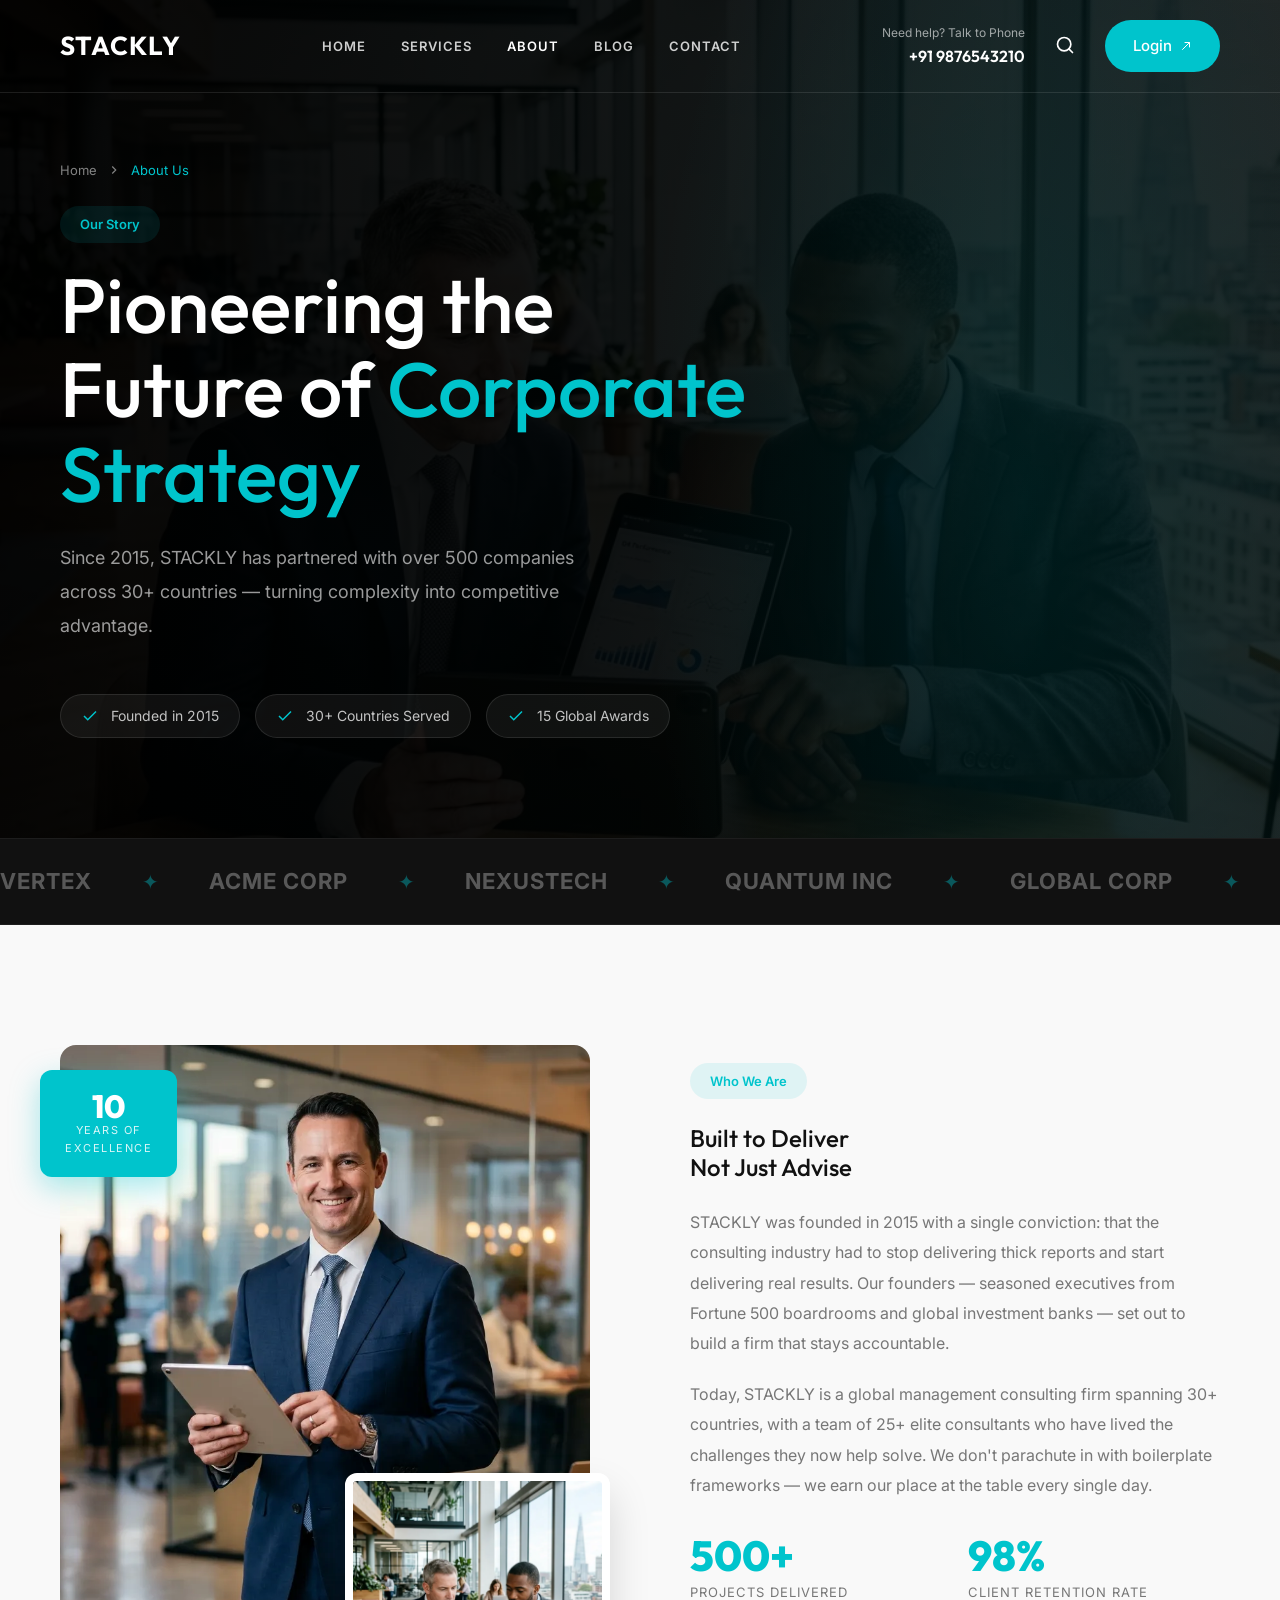
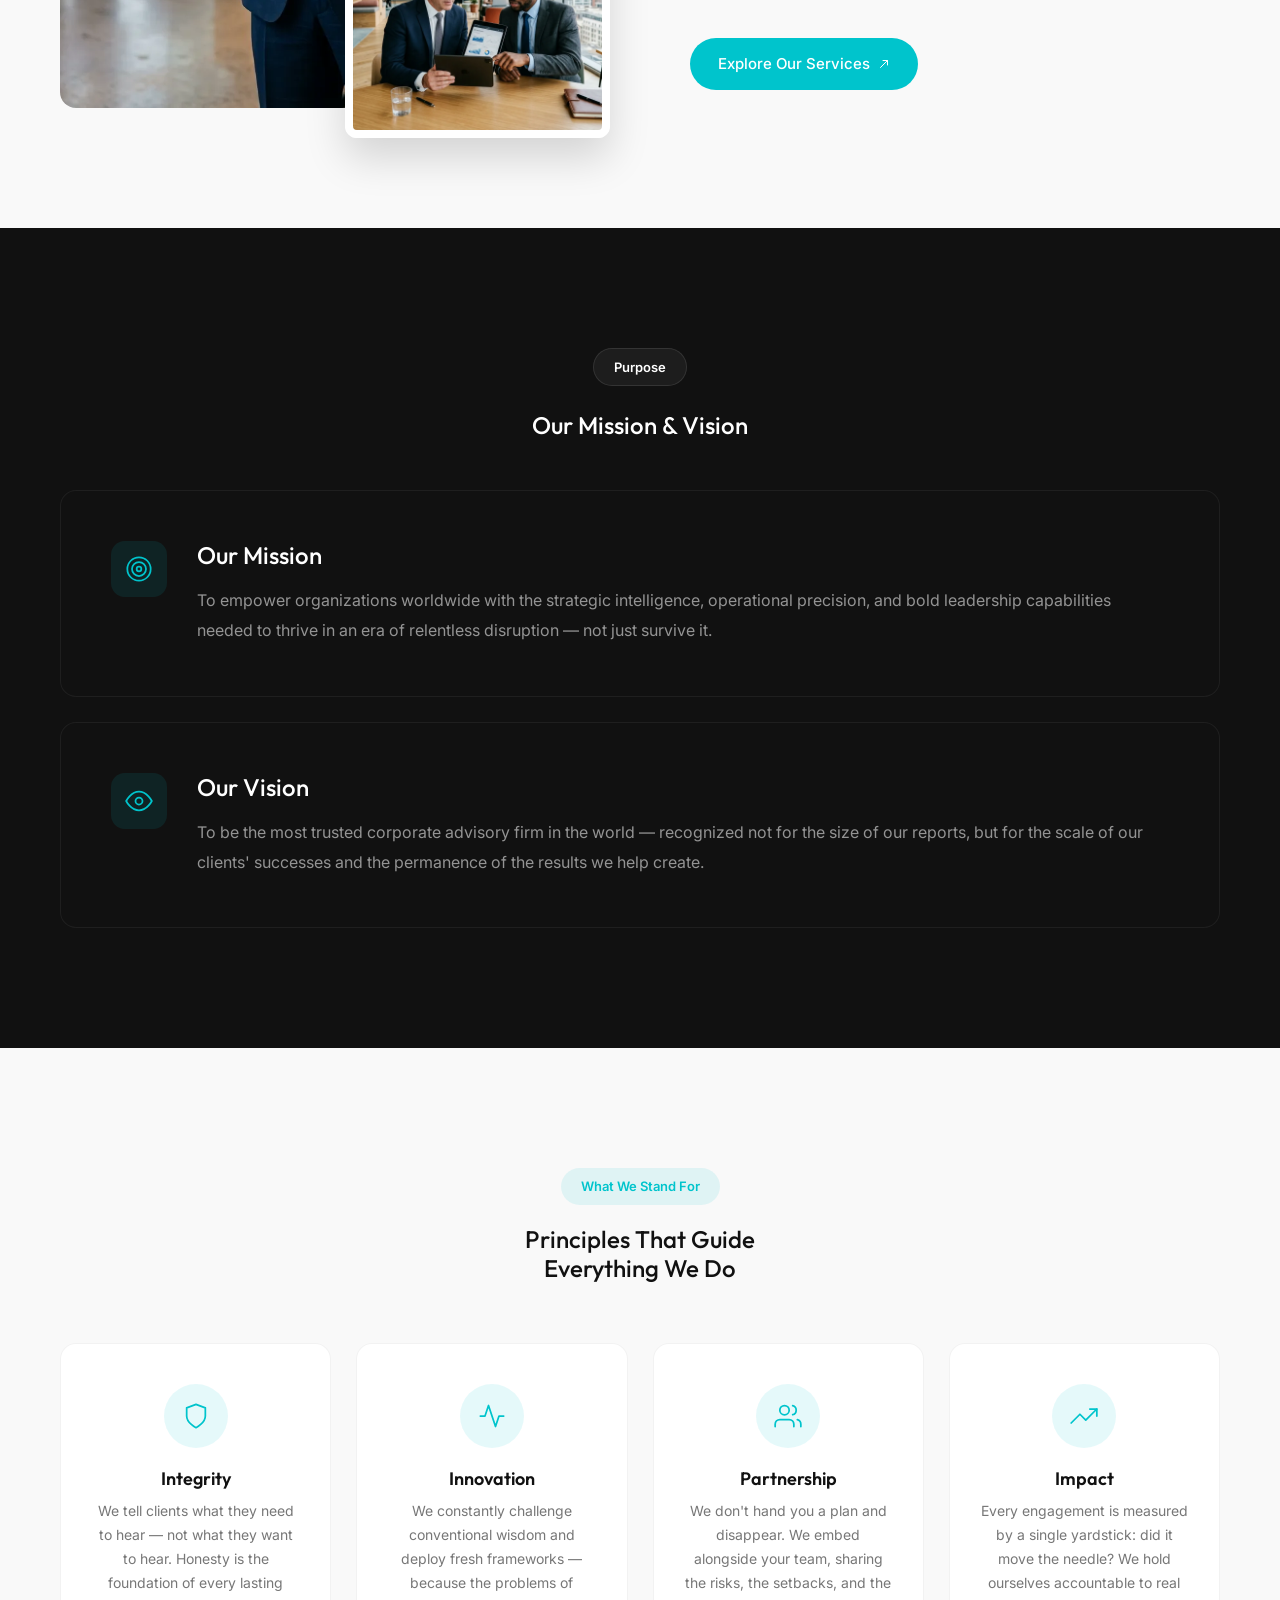
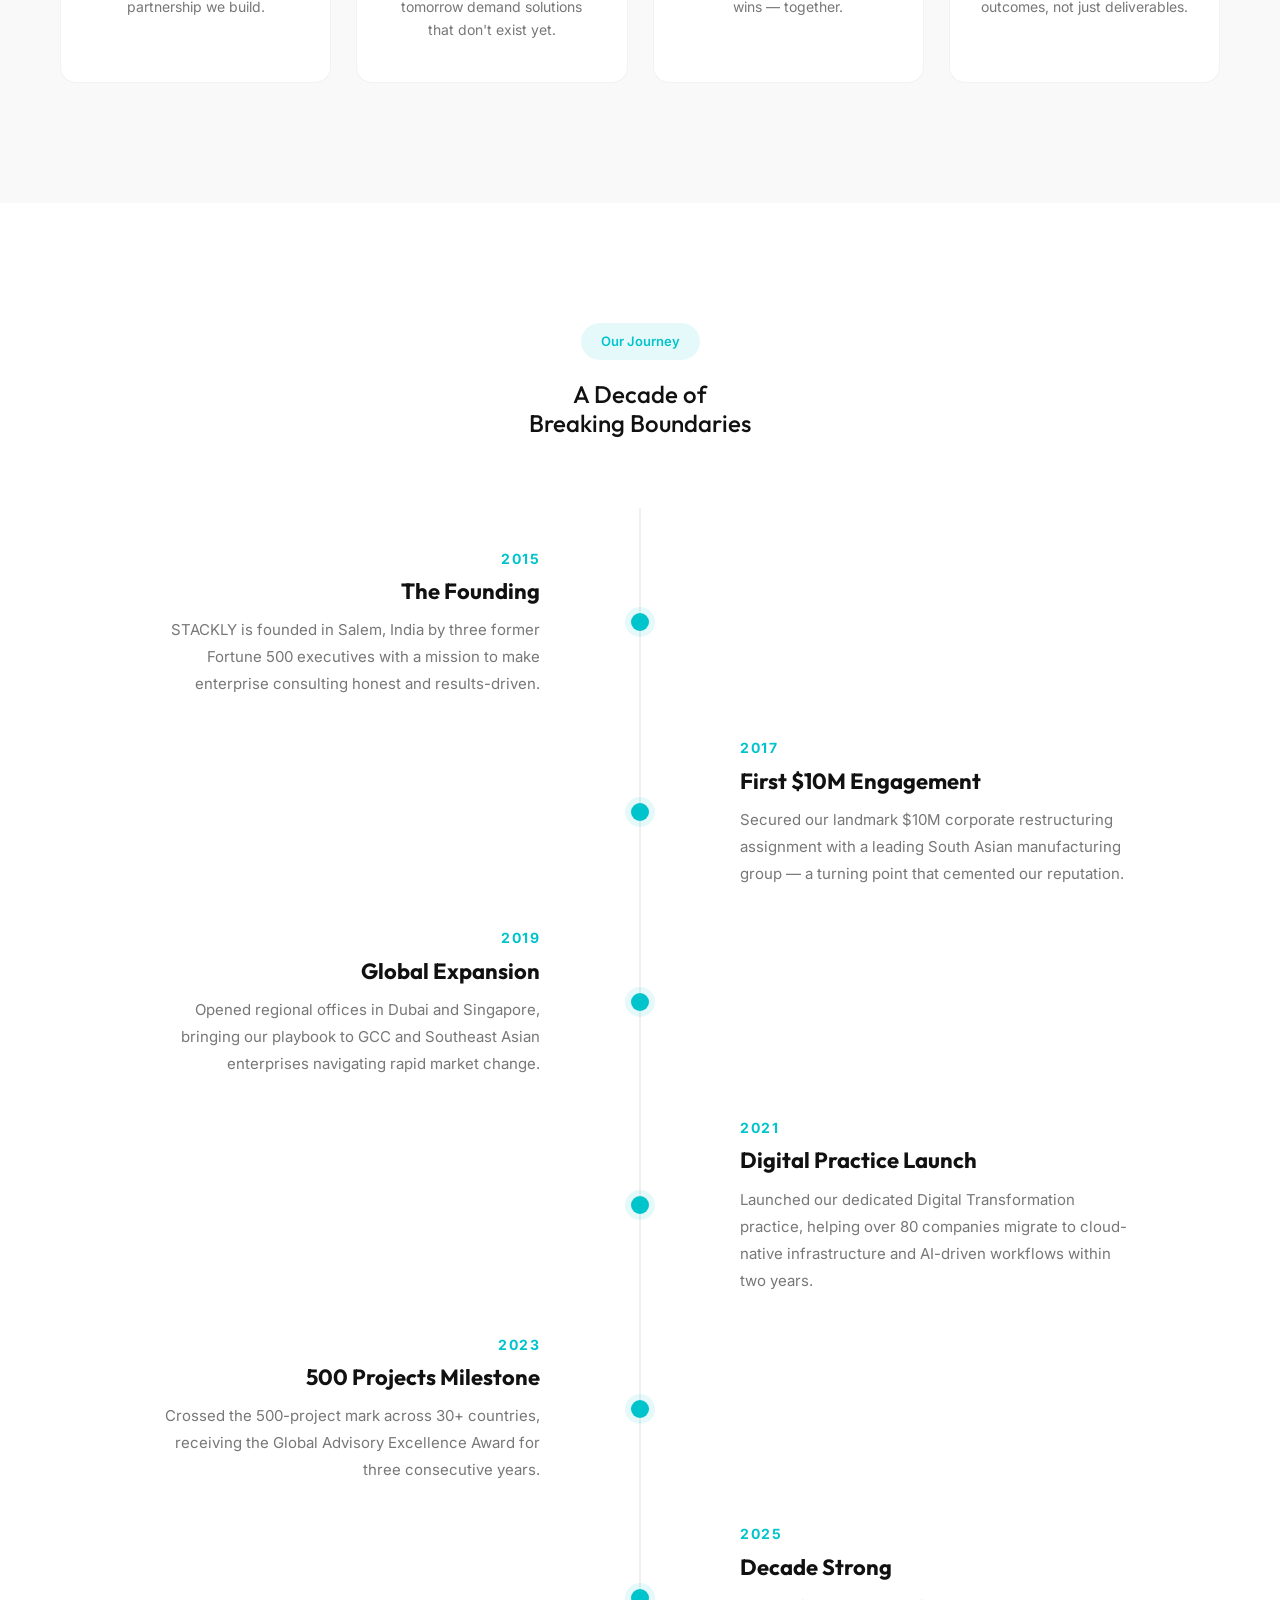
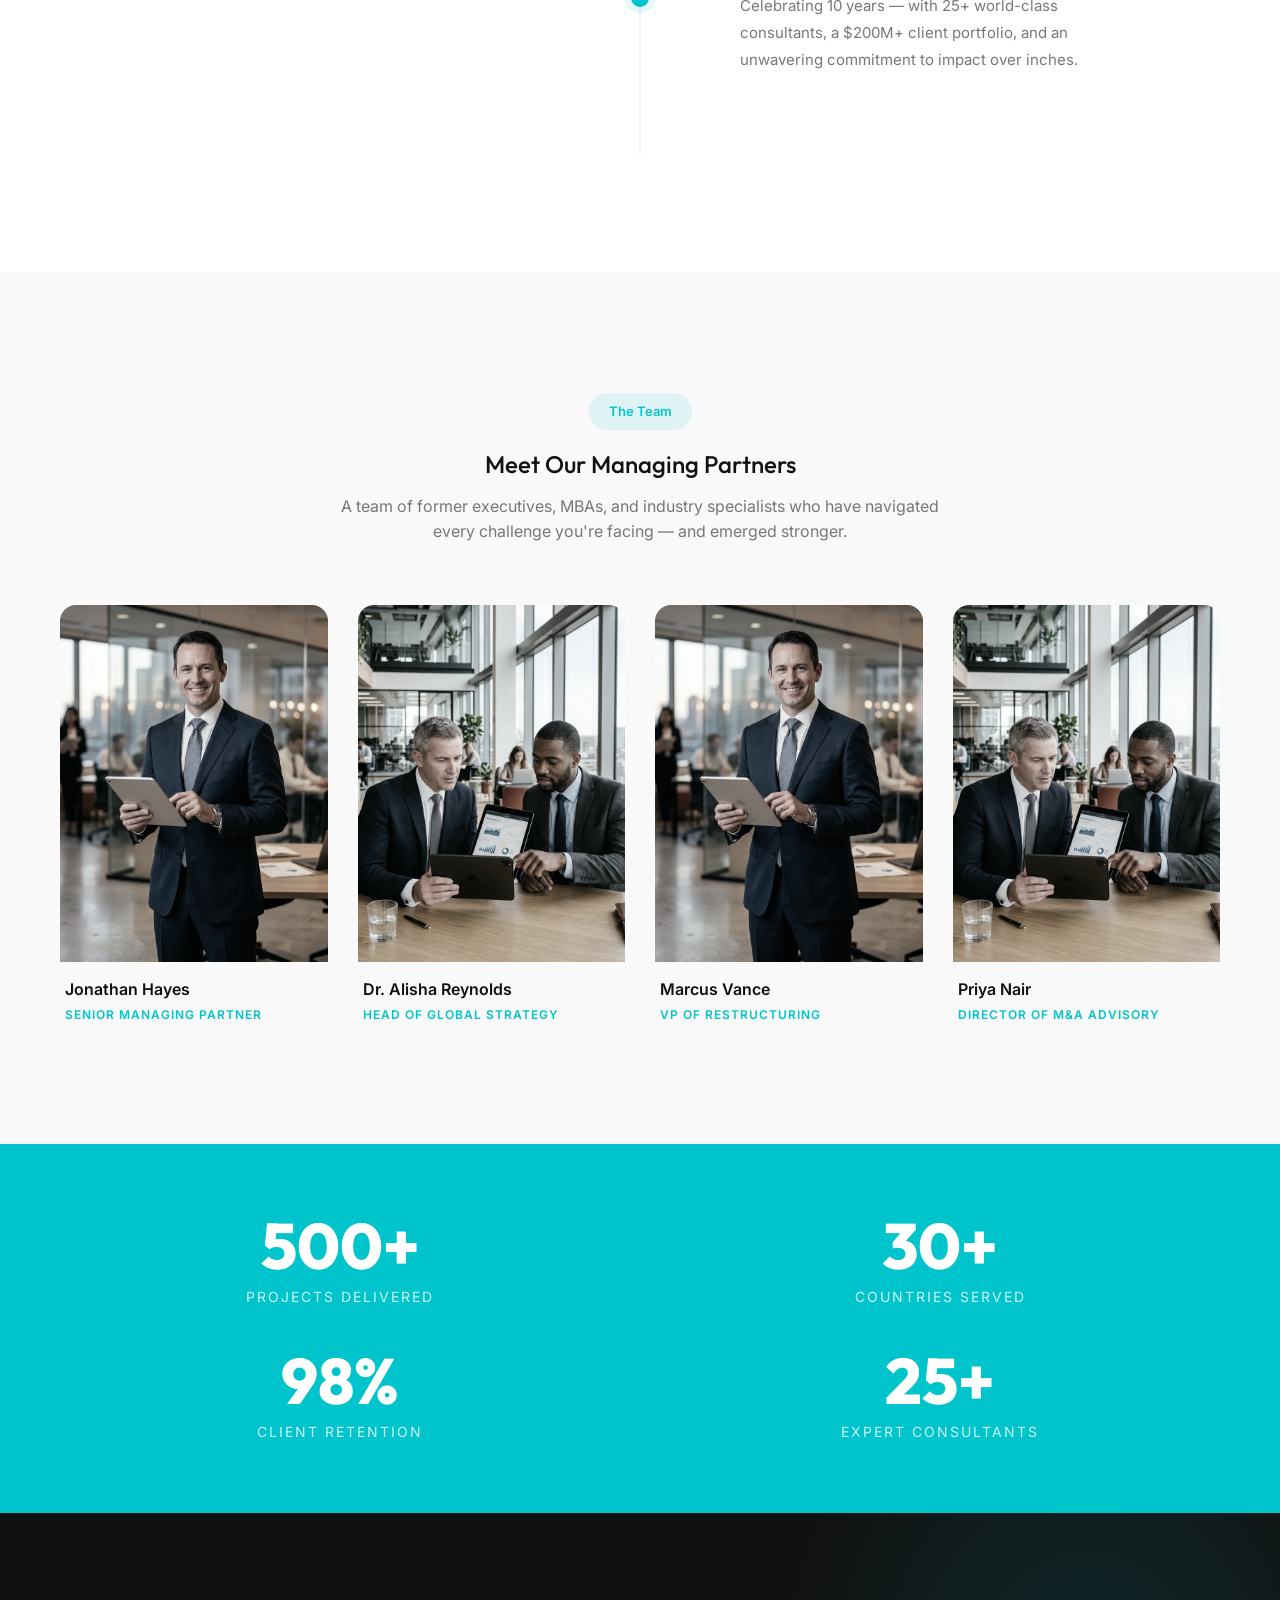
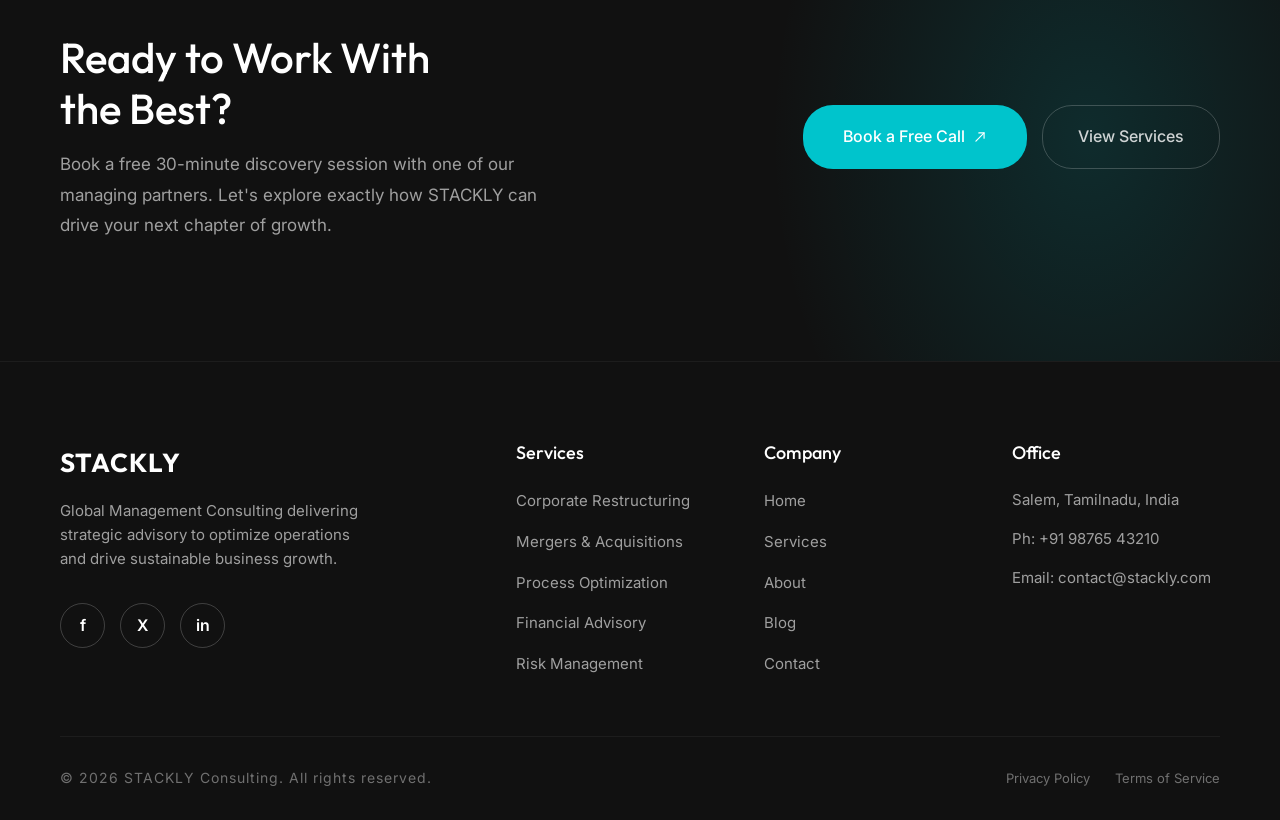
==== commit fcebe844: "Add files via upload" ====
--- a/about.html
+++ b/about.html
@@ -284,7 +284,7 @@
 
         <!-- Hero -->
         <section class="inner-hero">
-            <div class="hero-bg" style="background-image: url('assets/images/about_team.png'); filter: brightness(0.25);"></div>
+            <div class="hero-bg" style="background-image: url('assets/images/about_team.webp'); filter: brightness(0.25);"></div>
             <div class="hero-overlay" style="background: linear-gradient(to right, rgba(0,0,0,0.88) 0%, rgba(0,10,10,0.5) 100%);"></div>
             <div class="container">
                 <div class="breadcrumb" data-aos="fade-up">
@@ -351,8 +351,8 @@
             <div class="container">
                 <div class="story-grid">
                     <div class="story-img-wrap" data-aos="fade-right">
-                        <img src="assets/images/about_man.png" alt="STACKLY Founding" class="story-img-main">
-                        <img src="assets/images/about_team.png" alt="STACKLY Team" class="story-img-accent">
+                        <img src="assets/images/about_man.webp" alt="STACKLY Founding" class="story-img-main">
+                        <img src="assets/images/about_team.webp" alt="STACKLY Team" class="story-img-accent">
                         <div class="founded-badge" data-aos="zoom-in" data-aos-delay="300">
                             <div class="yr">10</div>
                             <div class="lbl">Years of<br>Excellence</div>
@@ -546,7 +546,7 @@
                 </div>
                 <div class="about-team-grid">
                     <div class="about-team-card" data-aos="fade-up" data-aos-delay="0">
-                        <img src="assets/images/about_man.png" alt="Jonathan Hayes">
+                        <img src="assets/images/about_man.webp" alt="Jonathan Hayes">
                         <div class="atc-overlay">
                             <div class="atc-name">Jonathan Hayes</div>
                             <div class="atc-role">Senior Managing Partner</div>
@@ -557,7 +557,7 @@
                         </div>
                     </div>
                     <div class="about-team-card" data-aos="fade-up" data-aos-delay="100">
-                        <img src="assets/images/about_team.png" alt="Dr. Alisha Reynolds">
+                        <img src="assets/images/about_team.webp" alt="Dr. Alisha Reynolds">
                         <div class="atc-overlay">
                             <div class="atc-name">Dr. Alisha Reynolds</div>
                             <div class="atc-role">Head of Global Strategy</div>
@@ -568,7 +568,7 @@
                         </div>
                     </div>
                     <div class="about-team-card" data-aos="fade-up" data-aos-delay="200">
-                        <img src="assets/images/about_man.png" alt="Marcus Vance">
+                        <img src="assets/images/about_man.webp" alt="Marcus Vance">
                         <div class="atc-overlay">
                             <div class="atc-name">Marcus Vance</div>
                             <div class="atc-role">VP of Restructuring</div>
@@ -579,7 +579,7 @@
                         </div>
                     </div>
                     <div class="about-team-card" data-aos="fade-up" data-aos-delay="300">
-                        <img src="assets/images/about_team.png" alt="Priya Nair">
+                        <img src="assets/images/about_team.webp" alt="Priya Nair">
                         <div class="atc-overlay">
                             <div class="atc-name">Priya Nair</div>
                             <div class="atc-role">Director of M&amp;A Advisory</div>
--- a/assets/css/style.css
+++ b/assets/css/style.css
@@ -147,9 +147,23 @@
 .hero-badge { margin-top: 60px; }
 @media (min-width: 992px) { .hero-badge { margin-top: 0; transform: translateY(80px); } }
 .badge-circle { position: relative; width: 180px; height: 180px; background: rgba(10,10,10,0.8); backdrop-filter: blur(5px); border-radius: 50%; display:flex; justify-content:center; align-items:center; box-shadow: 0 10px 30px rgba(0,0,0,0.3);}
-.rotating-text { animation: rotate 20s linear infinite; transform-origin: center; transform-box: fill-box;}
-.rotating-text text { fill: #ccc; font-size: 11px; font-family: var(--font-sans); letter-spacing: 2.5px; text-transform: uppercase;}
-@keyframes rotate { 100% { transform: rotate(360deg); } }
+.rotating-text { 
+    animation: rotate 20s linear infinite; 
+    transform-origin: center; 
+    transform-box: fill-box;
+    will-change: transform;
+}
+.rotating-text text { 
+    fill: #ccc; 
+    font-size: 8px; /* Slightly smaller to prevent overlap */
+    font-family: var(--font-sans); 
+    letter-spacing: 2px; 
+    text-transform: uppercase;
+}
+@keyframes rotate { 
+    from { transform: rotate(0deg); }
+    to { transform: rotate(360deg); } 
+}
 .signature { position: absolute; font-family: 'Times New Roman', cursive; color: var(--white); font-size: 24px; transform: rotate(-5deg); opacity: 0.9;}
 
 /* About Section */
